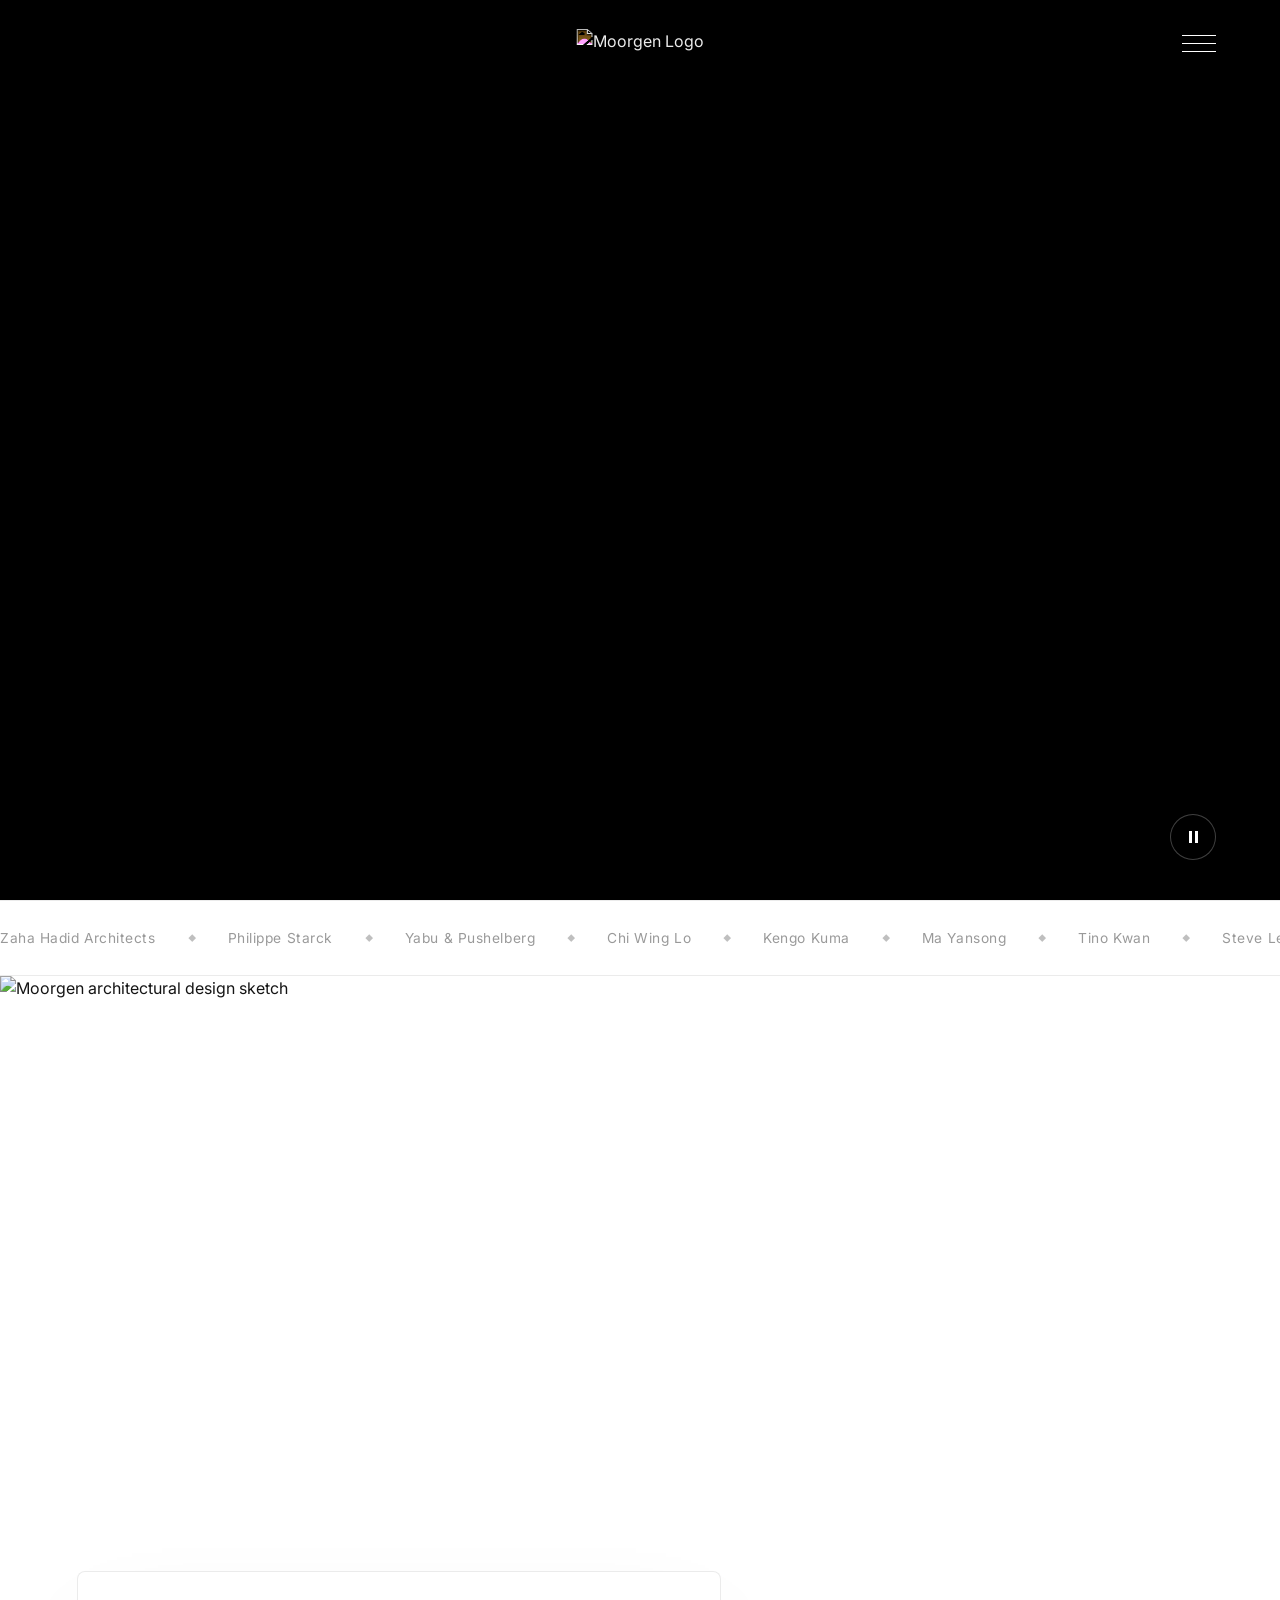
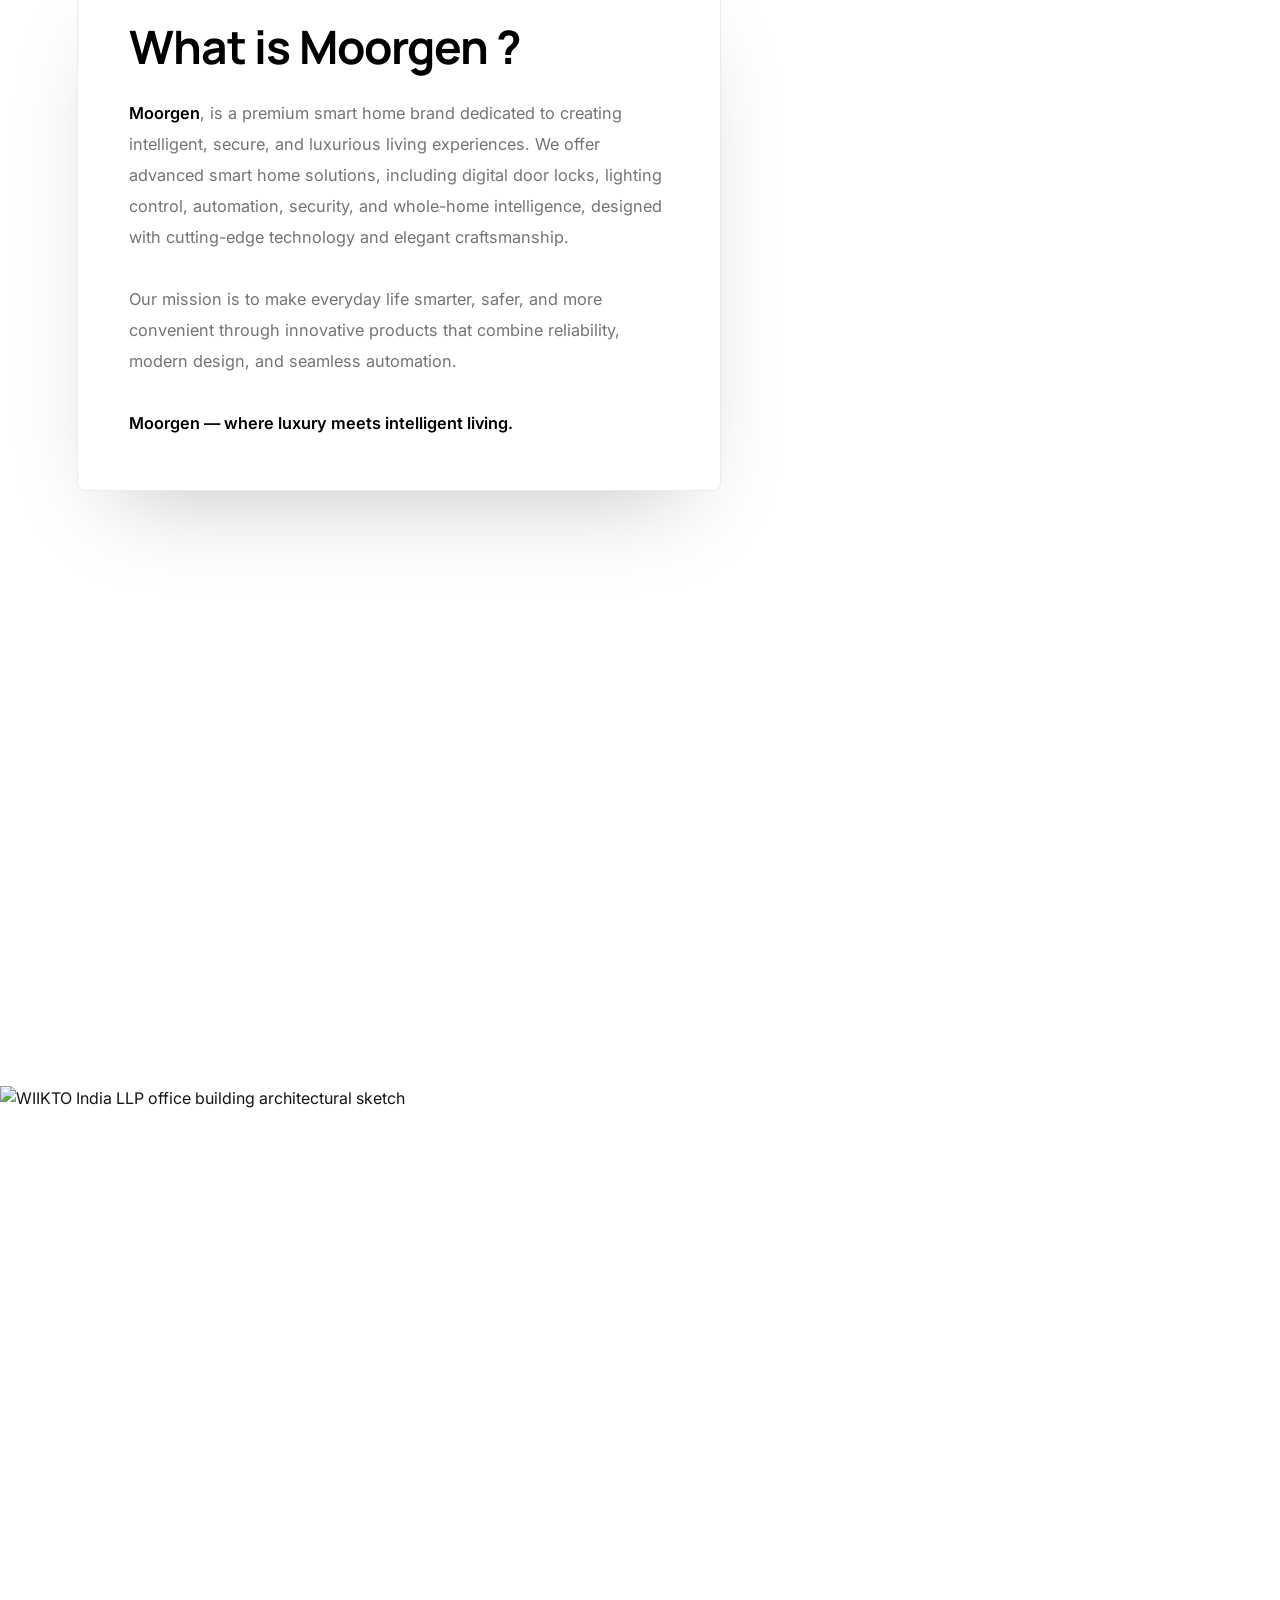
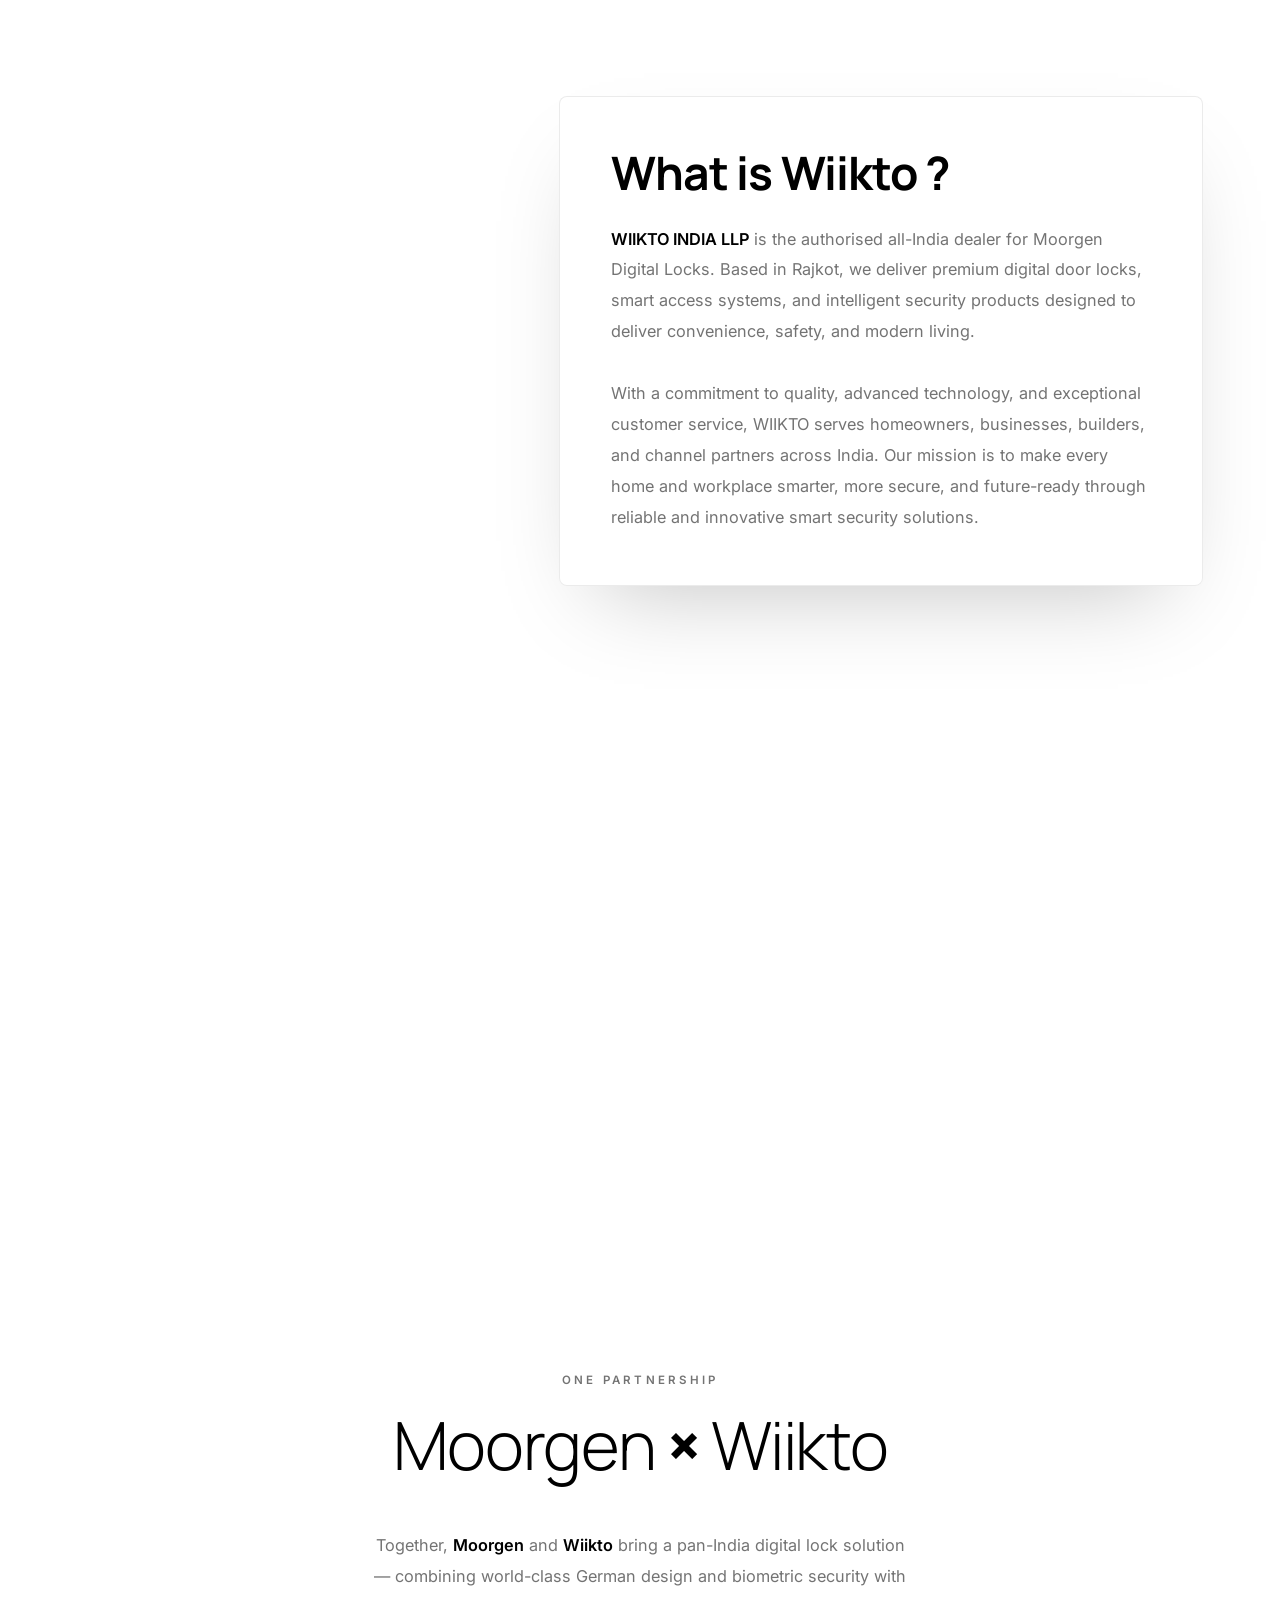
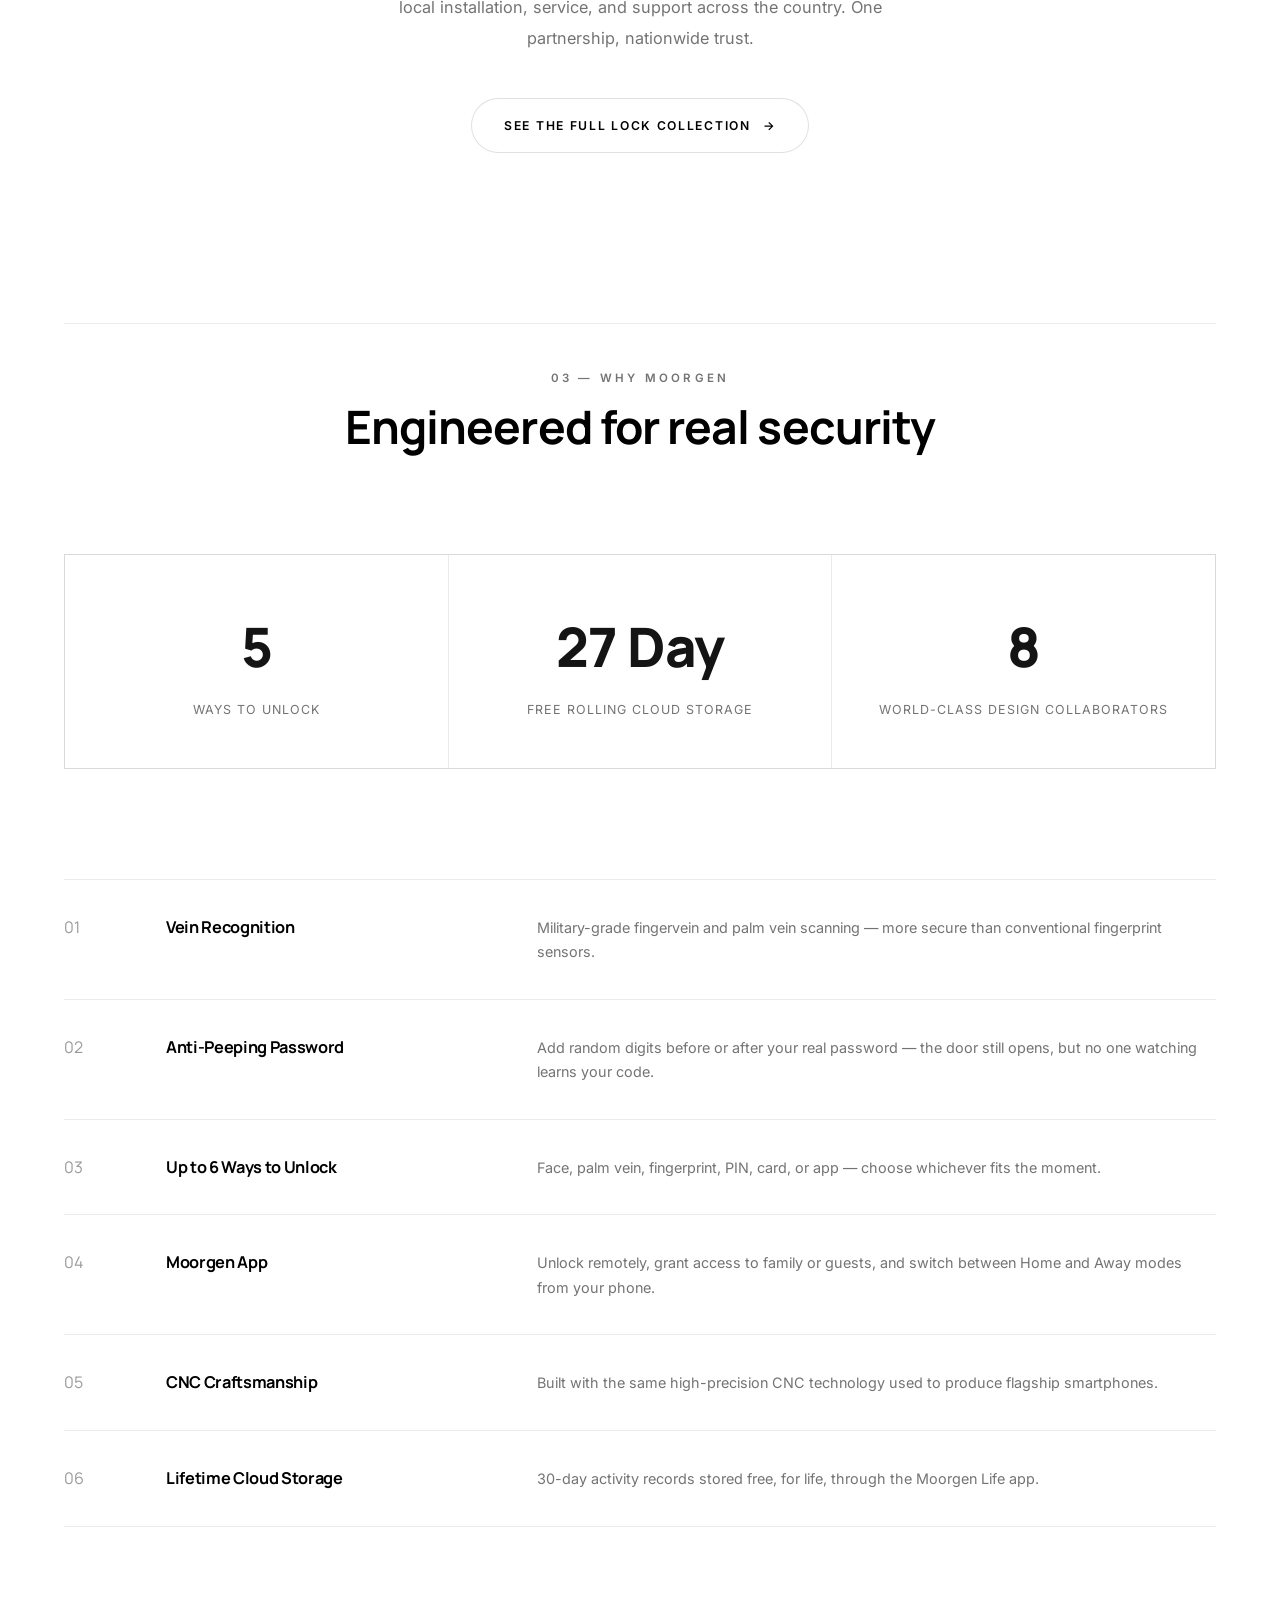
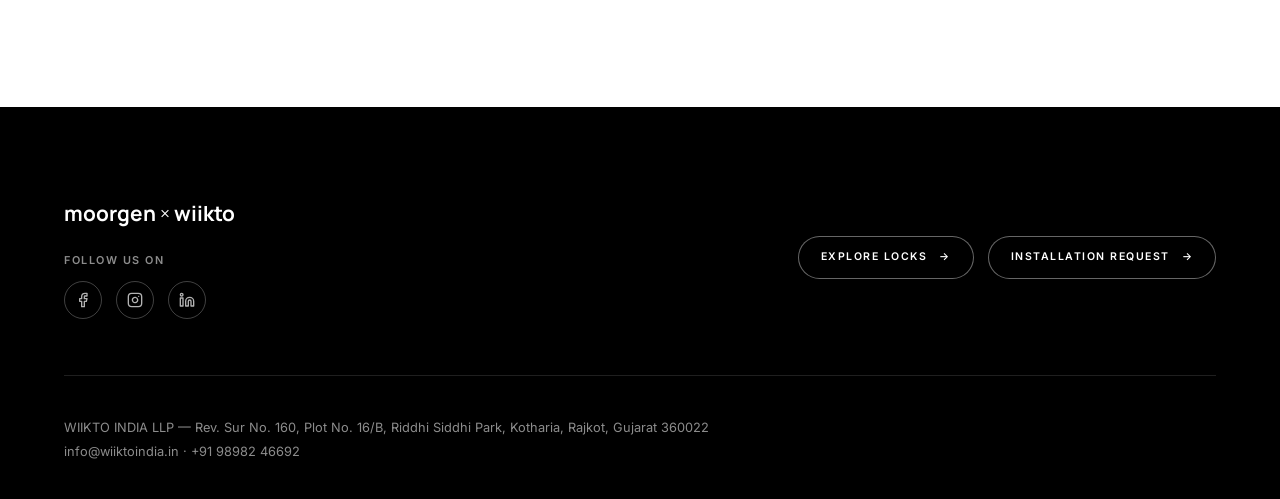
==== index.html @ 625de67e "Add files via upload" ====
<!DOCTYPE html>
<html lang="en">
<head>
  <meta charset="UTF-8">
  <meta name="viewport" content="width=device-width, initial-scale=1.0">
  <title>WIIKTO India — Official Moorgen Smart Lock Partner</title>
  <meta name="description" content="Moorgen smart locks — German-engineered biometric security, now in India exclusively through WIIKTO.">
  <link rel="preconnect" href="https://fonts.googleapis.com">
  <link rel="preconnect" href="https://fonts.gstatic.com" crossorigin>
  <link href="https://fonts.googleapis.com/css2?family=Inter:wght@300;400;500;600&family=Manrope:wght@300;500;700;800&display=swap" rel="stylesheet">
  <link rel="stylesheet" href="style.css">
  <script src="smooth-scroll.js" defer></script>
  <script src="main.js" defer></script>
</head>
<body class="home">

  <!-- LUXURY LOADING SCREEN -->
  <div id="loader"><div class="loader-mark"><span class="loader-word">moorgen</span><div class="loader-bar"></div></div></div>

  <!-- GLASS / TRANSPARENT NAVIGATION (solidifies on scroll via main.js) -->
  <header class="site-header on-dark">
    <a href="index.html" class="logo-link">
      <img src="images/moorgen-logo.png" alt="Moorgen Logo" class="logo">
    </a>
    <nav class="site-nav">
      <a href="products.html">Products</a>
      <a href="#about">About</a>
      <a href="contact.html">Contact</a>
    </nav>
    <button class="nav-toggle" aria-label="Toggle menu"><span></span></button>
  </header>

  <!-- ================= CINEMATIC VIDEO HERO ================= -->
  <section class="hero">
    <video class="hero-video" id="heroVideo" src="videos/intro video.mp4" poster="images/index page.png" autoplay muted loop playsinline preload="auto" aria-hidden="true"></video>
    <div class="hero-veil"></div>
    <div class="hero-noise"></div>
    <button class="hero-video-toggle" id="heroVideoToggle" aria-label="Pause background video" aria-pressed="false">
      <span class="icon-pause"><span></span><span></span></span>
      <span class="icon-play"></span>
    </button>
  </section>

  <!-- ================= DESIGNER / AWARD MARQUEE ================= -->
  <section class="marquee-wrap">
    <div class="marquee-track" data-autoclone>
      <span class="item">Zaha Hadid Architects</span><span class="dot">&#9670;</span>
      <span class="item">Philippe Starck</span><span class="dot">&#9670;</span>
      <span class="item">Yabu &amp; Pushelberg</span><span class="dot">&#9670;</span>
      <span class="item">Chi Wing Lo</span><span class="dot">&#9670;</span>
      <span class="item">Kengo Kuma</span><span class="dot">&#9670;</span>
      <span class="item">Ma Yansong</span><span class="dot">&#9670;</span>
      <span class="item">Tino Kwan</span><span class="dot">&#9670;</span>
      <span class="item">Steve Leung</span><span class="dot">&#9670;</span>
      <span class="item">Neri &amp; Hu</span><span class="dot">&#9670;</span>
    </div>
  </section>

  <!-- ================= 01 — WHAT IS MOORGEN (sticky pinned image, text scrolls over it) ================= -->
  <section id="about" class="story-pin">
    <div class="story-pin-media">
      <img src="images/about moorgen.png" alt="Moorgen architectural design sketch" loading="lazy">
    </div>
    <div class="story-pin-text">
      <div class="story-pin-card" data-reveal="up">
        <h2>What is Moorgen ?</h2>
        <p class="editorial-text">
           <strong>Moorgen</strong>, is a premium smart home brand dedicated to creating intelligent, secure, and luxurious living experiences. We offer advanced smart home solutions, including digital door locks, lighting control, automation, security, and whole-home intelligence, designed with cutting-edge technology and elegant craftsmanship.
          <br><br>Our mission is to make everyday life smarter, safer, and more convenient through innovative products that combine reliability, modern design, and seamless automation.
          <br><br><strong>Moorgen — where luxury meets intelligent living.</strong>
        </p>
       
      </div>
    </div>
  </section>

  <!-- ================= 02 — WHO IS WIIKTO (sticky pinned image, text scrolls over it) ================= -->
  <section class="story-pin reverse">
    <div class="story-pin-media">
      <img src="images/about wiikto.png" alt="WIIKTO India LLP office building architectural sketch" loading="lazy">
    </div>
    <div class="story-pin-text">
      <div class="story-pin-card" data-reveal="up">
        <h2>What is Wiikto ?</h2>
        <p class="editorial-text">
          <strong>WIIKTO INDIA LLP</strong> is the authorised all-India dealer for Moorgen Digital Locks. Based in Rajkot, we deliver premium digital door locks, smart access systems, and intelligent security products designed to deliver convenience, safety, and modern living.
          <br><br>With a commitment to quality, advanced technology, and exceptional customer service, WIIKTO serves homeowners, businesses, builders, and channel partners across India. Our mission is to make every home and workplace smarter, more secure, and future-ready through reliable and innovative smart security solutions.
        </p>
      </div>
    </div>
  </section>

  <!-- ================= COLLABORATION STATEMENT ================= -->
  <section class="collab-statement" data-reveal="zoom">
    <p class="eyebrow center">One Partnership</p>
    <h2>Moorgen <strong>&times;</strong> Wiikto</h2>
    <p class="editorial-text">
      Together, <strong>Moorgen</strong> and <strong>Wiikto</strong> bring a pan-India digital lock solution — combining world-class German design and biometric security with local installation, service, and support across the country. One partnership, nationwide trust.
    </p>
    <a href="products.html" class="btn btn-ghost" data-magnetic>See the full lock collection <span class="arrow">&rarr;</span></a>
  </section>

  <!-- ================= 03 — WHY MOORGEN (stats + feature rows) ================= -->
  <div class="container">
    <section class="feature-rows-section">
      <div class="feature-rows-head" data-reveal="up">
        <p class="eyebrow center">03 — Why Moorgen</p>
        <h2>Engineered for real security</h2>
      </div>

      <div class="stat-row" data-reveal-group>
        <div class="stat-cell" data-reveal="up">
          <div class="stat-num"><span data-counter-to="6">0</span></div>
          <div class="stat-label">Ways to Unlock</div>
        </div>
        <div class="stat-cell" data-reveal="up">
          <div class="stat-num"><span data-counter-to="30">0</span> Day</div>
          <div class="stat-label">Free Rolling Cloud Storage</div>
        </div>
        <div class="stat-cell" data-reveal="up">
          <div class="stat-num"><span data-counter-to="9">0</span></div>
          <div class="stat-label">World-Class Design Collaborators</div>
        </div>
      </div>

      <div class="feature-rows" data-reveal-group>
        <div class="feature-row" data-reveal="fade">
          <span class="feature-row-num">01</span>
          <h3>Vein Recognition</h3>
          <p>Military-grade fingervein and palm vein scanning — more secure than conventional fingerprint sensors.</p>
        </div>
        <div class="feature-row" data-reveal="fade">
          <span class="feature-row-num">02</span>
          <h3>Anti-Peeping Password</h3>
          <p>Add random digits before or after your real password — the door still opens, but no one watching learns your code.</p>
        </div>
        <div class="feature-row" data-reveal="fade">
          <span class="feature-row-num">03</span>
          <h3>Up to 6 Ways to Unlock</h3>
          <p>Face, palm vein, fingerprint, PIN, card, or app — choose whichever fits the moment.</p>
        </div>
        <div class="feature-row" data-reveal="fade">
          <span class="feature-row-num">04</span>
          <h3>Moorgen App</h3>
          <p>Unlock remotely, grant access to family or guests, and switch between Home and Away modes from your phone.</p>
        </div>
        <div class="feature-row" data-reveal="fade">
          <span class="feature-row-num">05</span>
          <h3>CNC Craftsmanship</h3>
          <p>Built with the same high-precision CNC technology used to produce flagship smartphones.</p>
        </div>
        <div class="feature-row" data-reveal="fade">
          <span class="feature-row-num">06</span>
          <h3>Lifetime Cloud Storage</h3>
          <p>30-day activity records stored free, for life, through the Moorgen Life app.</p>
        </div>
      </div>
    </section>
  </div>

  <!-- ================= FOOTER ================= -->
  <footer id="contact" class="site-footer">
    <div class="container">
      <div class="footer-top">
        <div class="footer-brand">
          <span class="footer-logo">moorgen <em>&times;</em> wiikto</span>
          <div class="footer-social-group">
            <p class="footer-social-label">Follow us on</p>
            <div class="footer-social">
            <a href="https://www.facebook.com/share/1DtzUpLMfY/?mibextid=wwXIfr" aria-label="Follow us on Facebook" target="_blank" rel="noopener noreferrer"><svg viewBox="0 0 24 24" fill="none" stroke="currentColor" stroke-width="2" stroke-linecap="round" stroke-linejoin="round" aria-hidden="true"><path d="M18 2h-3a5 5 0 0 0-5 5v3H7v4h3v8h4v-8h3l1-4h-4V7a1 1 0 0 1 1-1h3z"/></svg></a>
            <a href="https://www.instagram.com/moorgen_x_wiikto?igsh=cGJncml6ZGd2OGpv" aria-label="Follow us on Instagram" target="_blank" rel="noopener noreferrer"><svg viewBox="0 0 24 24" fill="none" stroke="currentColor" stroke-width="2" stroke-linecap="round" stroke-linejoin="round" aria-hidden="true"><rect x="2" y="2" width="20" height="20" rx="5" ry="5"/><path d="M16 11.37A4 4 0 1 1 12.63 8 4 4 0 0 1 16 11.37z"/><line x1="17.5" y1="6.5" x2="17.51" y2="6.5"/></svg></a>
            <a href="https://www.linkedin.com/in/moorgen-x-wiikto-india-3037223a9?utm_source=share_via&amp;utm_content=profile&amp;utm_medium=member_ios" aria-label="Follow us on LinkedIn" target="_blank" rel="noopener noreferrer"><svg viewBox="0 0 24 24" fill="none" stroke="currentColor" stroke-width="2" stroke-linecap="round" stroke-linejoin="round" aria-hidden="true"><path d="M16 8a6 6 0 0 1 6 6v7h-4v-7a2 2 0 0 0-2-2 2 2 0 0 0-2 2v7h-4v-7a6 6 0 0 1 6-6z"/><rect x="2" y="9" width="4" height="12"/><circle cx="4" cy="4" r="2"/></svg></a>
            </div>
          </div>
        </div>
        <div class="footer-ctas">
          <a href="products.html" class="btn btn-outline-dark is-small" data-magnetic>Explore locks <span class="arrow">&rarr;</span></a>
          <a href="installation-request.html" class="btn btn-outline-dark is-small" data-magnetic>Installation request <span class="arrow">&rarr;</span></a>
        </div>
      </div>
      <div class="footer-bottom">
        <div>
          <p>WIIKTO INDIA LLP — Rev. Sur No. 160, Plot No. 16/B, Riddhi Siddhi Park, Kotharia, Rajkot, Gujarat 360022</p>
          <p>info@wiiktoindia.in &middot; +91 98982 46692</p>
        </div>
      </div>
    </div>
  </footer>

</body>
</html>
---- style.css ----
﻿/* =====================================================================
   MOORGEN x WIIKTO — LUXURY DESIGN SYSTEM
   Strict two-tone palette: #000000 / #FFFFFF only (opacity for depth).
   Typography: Manrope (display) + Inter (body).
   ===================================================================== */

/* ---------------------------------------------------------------------
   01. RESET & BASE
   --------------------------------------------------------------------- */
*, *::before, *::after { margin: 0; padding: 0; box-sizing: border-box; }

:root {
  --black: #000000;
  --white: #ffffff;

  /* black-derived opacities (for lines, muted text, surfaces on white) */
  --ink-90: rgba(0,0,0,0.92);
  --ink-70: rgba(0,0,0,0.72);
  --ink-55: rgba(0,0,0,0.55);
  --ink-40: rgba(0,0,0,0.40);
  --ink-25: rgba(0,0,0,0.25);
  --ink-12: rgba(0,0,0,0.12);
  --ink-08: rgba(0,0,0,0.08);
  --ink-05: rgba(0,0,0,0.05);

  /* white-derived opacities (for lines, muted text, glass on black) */
  --snow-90: rgba(255,255,255,0.92);
  --snow-70: rgba(255,255,255,0.70);
  --snow-55: rgba(255,255,255,0.55);
  --snow-40: rgba(255,255,255,0.40);
  --snow-25: rgba(255,255,255,0.25);
  --snow-12: rgba(255,255,255,0.12);
  --snow-08: rgba(255,255,255,0.08);

  --font-display: 'Manrope', 'Inter', -apple-system, sans-serif;
  --font-body: 'Inter', -apple-system, sans-serif;

  --container: 1360px;
  --ease-lux: cubic-bezier(0.16, 1, 0.3, 1);
  --ease-soft: cubic-bezier(0.22, 1, 0.36, 1);
  --header-h: 88px;
}

html { scroll-behavior: auto; }
html, body { background: var(--white); }

body {
  font-family: var(--font-body);
  font-weight: 400;
  color: var(--ink-90);
  line-height: 1.6;
  background: var(--white);
  overflow-x: hidden;
  -webkit-font-smoothing: antialiased;
  text-rendering: optimizeLegibility;
}

img { max-width: 100%; max-height: 700px; display:block; }
a { color: inherit; }
button { font-family: inherit; }

::selection { background: var(--black); color: var(--white); }

/* thin, quiet scrollbar so it never fights the two-tone palette */
::-webkit-scrollbar { width: 10px; }
::-webkit-scrollbar-track { background: var(--white); }
::-webkit-scrollbar-thumb { background: var(--ink-25); border: 2px solid var(--white); border-radius: 8px; }

h1, h2, h3, h4 {
  font-family: var(--font-display);
  font-weight: 700;
  letter-spacing: -0.02em;
  color: var(--black);
}

.container { max-width: var(--container); margin: 0 auto; padding: 0 clamp(24px, 5vw, 64px); }

.eyebrow {
  display: inline-flex;
  align-items: center;
  gap: 10px;
  font-family: var(--font-body);
  font-size: 0.72rem;
  font-weight: 600;
  letter-spacing: 0.28em;
  text-transform: uppercase;
  color: var(--ink-55);
}
.eyebrow::before {
  content: "";
  width: 22px; height: 1px;
  background: var(--ink-55);
}
.eyebrow.center { justify-content: center; text-align: center; }
.eyebrow.center::before { display: none; }
.eyebrow.on-dark { color: var(--snow-70); }
.eyebrow.on-dark::before { background: var(--snow-70); }

/* ---------------------------------------------------------------------
   02. PREMIUM LOADING SCREEN
   --------------------------------------------------------------------- */
#loader {
  position: fixed; inset: 0; z-index: 9999;
  background: var(--black);
  display: flex; align-items: center; justify-content: center;
  transition: opacity 0.8s var(--ease-lux), visibility 0.8s var(--ease-lux);
}
#loader.is-hidden { opacity: 0; visibility: hidden; pointer-events: none; }
.loader-mark {
  display: flex; flex-direction: column; align-items: center; gap: 22px;
}
.loader-mark .loader-word {
  font-family: var(--font-display);
  font-size: 1.6rem;
  font-weight: 700;
  letter-spacing: 0.02em;
  color: var(--white);
  opacity: 0;
  animation: loader-fade 0.8s var(--ease-lux) 0.15s forwards;
}
.loader-bar {
  width: 160px; height: 1px;
  background: var(--snow-25);
  overflow: hidden;
  position: relative;
}
.loader-bar::after {
  content: "";
  position: absolute; inset: 0;
  background: var(--white);
  transform: translateX(-100%);
  animation: loader-fill 1.4s var(--ease-lux) forwards;
}
@keyframes loader-fade { to { opacity: 1; } }
@keyframes loader-fill { to { transform: translateX(0); } }

/* ---------------------------------------------------------------------
   03. HEADER / NAVIGATION
   --------------------------------------------------------------------- */
header.site-header {
  position: fixed; top: 0; left: 0; right: 0; z-index: 500;
  display: flex; align-items: center; justify-content: flex-end;
  padding: 0 clamp(24px, 5vw, 64px);
  height: var(--header-h);
  background: transparent;
  border-bottom: 1px solid transparent;
  transition: background 0.5s var(--ease-lux), border-color 0.5s var(--ease-lux), height 0.4s var(--ease-lux), backdrop-filter 0.5s var(--ease-lux);
}
header.site-header.is-solid {
  background: var(--snow-90);
  backdrop-filter: blur(18px) saturate(160%);
  -webkit-backdrop-filter: blur(18px) saturate(160%);
  border-bottom: 1px solid var(--ink-08);
  height: 76px;
}
/* dark hero variant: force logo/nav to white until the header solidifies */
header.site-header.on-dark:not(.is-solid) .logo { filter: invert(1) brightness(2); }
header.site-header.on-dark:not(.is-solid) nav a { color: var(--snow-70); }
header.site-header.on-dark:not(.is-solid) nav a:hover,
header.site-header.on-dark:not(.is-solid) nav a.active { color: var(--white); }

.logo-link {
  position: absolute; left: 50%; top: 50%;
  transform: translate(-50%, -50%);
  display: flex; align-items: center; text-decoration: none;
  z-index: 1;
}
.logo { height: 30px; width: auto; display: block; transition: filter 0.4s ease; }

nav.site-nav { display: flex; align-items: center; gap: 2.4rem; }
nav.site-nav a {
  position: relative;
  font-size: 0.76rem; font-weight: 600;
  letter-spacing: 0.12em; text-transform: uppercase;
  color: var(--ink-55);
  text-decoration: none;
  padding: 6px 0;
  transition: color 0.25s ease;
}
nav.site-nav a::after {
  content: "";
  position: absolute; left: 0; right: 100%; bottom: 0;
  height: 1px; background: var(--black);
  transition: right 0.35s var(--ease-lux);
}
nav.site-nav a:hover, nav.site-nav a.active { color: var(--black); }
nav.site-nav a:hover::after, nav.site-nav a.active::after { right: 0; }

.nav-toggle {
  display: none;
  width: 34px; height: 22px;
  position: relative;
  background: none; border: none; cursor: pointer;
}
.nav-toggle span, .nav-toggle span::before, .nav-toggle span::after {
  content: ""; position: absolute; left: 0; right: 0; height: 1.5px; background: var(--black);
  transition: transform 0.3s var(--ease-lux), opacity 0.3s ease, top 0.3s var(--ease-lux);
}
.nav-toggle span { top: 10px; }
.nav-toggle span::before { top: -8px; }
.nav-toggle span::after { top: 8px; }
header.on-dark:not(.is-solid) .nav-toggle span,
header.on-dark:not(.is-solid) .nav-toggle span::before,
header.on-dark:not(.is-solid) .nav-toggle span::after { background: var(--white); }
body.nav-open .nav-toggle span { background: transparent; }
body.nav-open .nav-toggle span::before { top: 0; transform: rotate(45deg); background: var(--black); }
body.nav-open .nav-toggle span::after { top: 0; transform: rotate(-45deg); background: var(--black); }

@media (max-width: 1320px) {
  /* Raised from 860px: with the logo now centered in the header, the
     right-aligned nav needs to collapse to the mobile menu earlier —
     below ~1320px a 4-item nav visually collides with a centered 35px
     logo, since both are competing for the same horizontal space. */
  .nav-toggle { display: block; z-index: 620; }
  nav.site-nav {
    /* Explicit vw/vh instead of inset:0 — the header gets backdrop-filter
       once solid, which makes it a containing block for fixed-position
       descendants; inset:0 would then resolve against the header's own
       ~76px height instead of the viewport. vh/vw units are immune to
       that, since they always resolve against the true viewport. */
    position: fixed; top: 0; left: 0; width: 100vw; height: 100vh;
    flex-direction: column; justify-content: center; align-items: flex-start;
    gap: 1.8rem;
    padding: 0 32px;
    background: var(--white);
    transform: translateX(100%);
    transition: transform 0.5s var(--ease-lux);
    z-index: 610;
  }
  body.nav-open nav.site-nav { transform: translateX(0); }
  nav.site-nav a { font-size: 1.5rem; color: var(--black); }
}

/* ---------------------------------------------------------------------
   04. BUTTONS (glass, magnetic, ripple)
   --------------------------------------------------------------------- */
.btn {
  position: relative;
  display: inline-flex; align-items: center; gap: 12px;
  font-family: var(--font-body);
  font-size: 0.76rem; font-weight: 600;
  letter-spacing: 0.14em; text-transform: uppercase;
  padding: 17px 32px;
  border-radius: 999px;
  text-decoration: none;
  border: 1px solid transparent;
  cursor: pointer;
  overflow: hidden;
  isolation: isolate;
  transition: transform 0.5s var(--ease-lux), background 0.35s ease, color 0.35s ease, border-color 0.35s ease, box-shadow 0.4s ease;
}
.btn span.arrow { transition: transform 0.4s var(--ease-lux); }
.btn:hover span.arrow { transform: translateX(6px); }

.btn-solid { background: var(--black); color: var(--white); }
.btn-solid:hover { box-shadow: 0 14px 40px var(--ink-25); transform: translateY(-2px); }

.btn-solid-invert { background: var(--white); color: var(--black); }
.btn-solid-invert:hover { box-shadow: 0 14px 40px rgba(0,0,0,0.45); transform: translateY(-2px); }

.btn-ghost {
  background: rgba(255,255,255,0.55);
  backdrop-filter: blur(14px);
  color: var(--black);
  border-color: var(--ink-12);
}
.btn-ghost:hover { background: var(--black); color: var(--white); border-color: var(--black); transform: translateY(-2px); }

.btn-outline-dark {
  background: rgba(0,0,0,0.25);
  backdrop-filter: blur(14px);
  color: var(--white);
  border-color: var(--snow-40);
}
.btn-outline-dark:hover { background: var(--white); color: var(--black); border-color: var(--white); transform: translateY(-2px); }

.btn.is-small { padding: 12px 22px; font-size: 0.66rem; }

/* ripple */
.btn .ripple {
  position: absolute; border-radius: 50%;
  background: currentColor; opacity: 0.28;
  transform: scale(0); pointer-events: none;
  animation: ripple-out 0.7s var(--ease-soft) forwards;
}
@keyframes ripple-out { to { transform: scale(2.6); opacity: 0; } }

/* magnetic wrapper offsets are applied inline via JS transform */
[data-magnetic] { transition: transform 0.35s var(--ease-lux); will-change: transform; }

/* ---------------------------------------------------------------------
   05. SCROLL-REVEAL ENGINE (data-reveal attributes)
   --------------------------------------------------------------------- */
[data-reveal] { opacity: 0; transition: opacity 1s var(--ease-lux), transform 1s var(--ease-lux), filter 1s var(--ease-lux); }
[data-reveal="up"] { transform: translateY(56px); }
[data-reveal="down"] { transform: translateY(-40px); }
[data-reveal="left"] { transform: translateX(64px); }
[data-reveal="right"] { transform: translateX(-64px); }
[data-reveal="zoom"] { transform: scale(0.92); }
[data-reveal="blur"] { filter: blur(14px); transform: translateY(24px); }

[data-reveal].is-in {
  opacity: 1; transform: translate(0,0) scale(1); filter: blur(0);
}

/* stagger children automatically when parent has [data-reveal-group] */
[data-reveal-group] > * { transition-delay: calc(var(--stagger-i, 0) * 90ms); }

/* word-reveal headline animation */
.split-words { display: inline-block; overflow: hidden; padding-bottom: 0.08em; }
.split-words .word {
  display: inline-block;
  transform: translateY(115%) rotate(3deg);
  opacity: 0;
  transition: transform 0.9s var(--ease-lux), opacity 0.7s ease;
  transition-delay: calc(var(--w) * 55ms);
}
.split-words.is-in .word { transform: translateY(0) rotate(0); opacity: 1; }

@media (prefers-reduced-motion: reduce) {
  [data-reveal] { opacity: 1 !important; transform: none !important; filter: none !important; transition: none !important; }
  .split-words .word { opacity: 1 !important; transform: none !important; }
}

/* ---------------------------------------------------------------------
   06. GLASS CARDS
   --------------------------------------------------------------------- */
.glass {
  background: rgba(255,255,255,0.55);
  backdrop-filter: blur(20px) saturate(160%);
  -webkit-backdrop-filter: blur(20px) saturate(160%);
  border: 1px solid var(--ink-08);
  box-shadow: 0 30px 80px -30px var(--ink-25);
}
.glass-dark {
  background: rgba(0,0,0,0.55);
  backdrop-filter: blur(20px) saturate(160%);
  -webkit-backdrop-filter: blur(20px) saturate(160%);
  border: 1px solid var(--snow-12);
  color: var(--white);
}

/* ---------------------------------------------------------------------
   07. HOME — CINEMATIC VIDEO HERO
   --------------------------------------------------------------------- */
body.home { background: var(--white); }

.hero {
  position: relative;
  min-height: 100vh;
  display: flex; flex-direction: column; align-items: center; justify-content: center;
  text-align: center;
  padding: calc(var(--header-h) + 40px) 24px 120px;
  overflow: hidden;
  background: var(--black);
  color: var(--white);
}
.hero-video {
  position: absolute; inset: 0; z-index: 0;
  width: 100%; height: 100%;
  object-fit: cover;
  animation: hero-video-zoom 22s ease-in-out infinite alternate;
  will-change: transform, opacity;
}
@keyframes hero-video-zoom {
  from { transform: scale(1); }
  to { transform: scale(1.08); }
}
.hero-veil {
  position: absolute; inset: 0; z-index: 1; pointer-events: none;
  background:
    linear-gradient(180deg, rgba(0,0,0,0.68) 0%, rgba(0,0,0,0.22) 32%, rgba(0,0,0,0.28) 62%, rgba(0,0,0,0.78) 100%),
    radial-gradient(ellipse at center, transparent 40%, rgba(0,0,0,0.45) 100%);
}
.hero-noise {
  position: absolute; inset: 0; z-index: 2; pointer-events: none; opacity: 0.05; mix-blend-mode: overlay;
  background-image: radial-gradient(var(--white) 0.6px, transparent 0.6px);
  background-size: 3px 3px;
}
.hero-eyebrow { margin-bottom: 26px; position: relative; z-index: 3; }
.hero h1 {
  position: relative; z-index: 3;
  color: var(--white);
  font-size: clamp(2.6rem, 7vw, 6.4rem);
  line-height: 0.98;
  font-weight: 800;
  letter-spacing: -0.03em;
  max-width: 1180px;
  margin-bottom: 26px;
}
.hero h1 em { font-style: normal; font-weight: 300; }
.hero-sub {
  position: relative; z-index: 3;
  max-width: 560px;
  color: var(--snow-70);
  font-size: 1.05rem;
  margin-bottom: 44px;
}
.hero-ctas { position: relative; z-index: 3; display: flex; gap: 16px; flex-wrap: wrap; justify-content: center; }

.hero-video-toggle {
  position: absolute; bottom: 40px; right: clamp(24px, 5vw, 64px); z-index: 4;
  width: 46px; height: 46px;
  display: flex; align-items: center; justify-content: center;
  background: rgba(0,0,0,0.3);
  backdrop-filter: blur(14px);
  border: 1px solid var(--snow-25);
  border-radius: 50%;
  color: var(--white);
  cursor: pointer;
  transition: background 0.3s ease, border-color 0.3s ease, transform 0.4s var(--ease-lux);
}
.hero-video-toggle:hover { background: var(--white); color: var(--black); border-color: var(--white); transform: translateY(-2px); }
.hero-video-toggle .icon-pause,
.hero-video-toggle .icon-play { display: flex; align-items: center; gap: 3px; }
.hero-video-toggle .icon-pause span { width: 3px; height: 12px; background: currentColor; display: block; }
.hero-video-toggle .icon-play { border-left: 9px solid currentColor; border-top: 6px solid transparent; border-bottom: 6px solid transparent; margin-left: 2px; }
.hero-video-toggle .icon-play { display: none; }
.hero-video-toggle.is-paused .icon-pause { display: none; }
.hero-video-toggle.is-paused .icon-play { display: block; }

.scroll-cue {
  position: absolute; bottom: 34px; left: 50%; transform: translateX(-50%); z-index: 3;
  display: flex; flex-direction: column; align-items: center; gap: 10px;
  font-size: 0.62rem; letter-spacing: 0.22em; text-transform: uppercase; color: var(--snow-55);
}
.scroll-cue span { width: 1px; height: 38px; background: linear-gradient(180deg, var(--snow-55), transparent); animation: cue-pulse 1.8s ease-in-out infinite; }
@keyframes cue-pulse { 0%,100% { opacity: 0.25; transform: scaleY(0.55); transform-origin: top; } 50% { opacity: 1; transform: scaleY(1); transform-origin: top; } }

@media (max-width: 640px) {
  .hero-video-toggle { bottom: 92px; }
}
@media (prefers-reduced-motion: reduce) {
  .hero-video { animation: none; }
}

/* ---------------------------------------------------------------------
   08. MARQUEE
   --------------------------------------------------------------------- */
.marquee-wrap {
  padding: 26px 0;
  border-top: 1px solid var(--ink-08);
  border-bottom: 1px solid var(--ink-08);
  overflow: hidden;
}
.marquee-track {
  display: flex; align-items: center; gap: 32px;
  width: max-content; white-space: nowrap;
  animation: marquee-scroll 34s linear infinite;
}
.marquee-wrap:hover .marquee-track { animation-play-state: paused; }
.marquee-track span.item { font-size: 0.86rem; letter-spacing: 0.04em; color: var(--ink-40); }
.marquee-track span.dot { color: var(--ink-25); font-size: 0.5rem; }
@keyframes marquee-scroll { from { transform: translateX(0); } to { transform: translateX(-50%); } }

/* ---------------------------------------------------------------------
   09. EDITORIAL SPLIT SECTIONS
   --------------------------------------------------------------------- */
.editorial {
  display: grid;
  grid-template-columns: 90px 1fr;
  gap: 48px;
  padding: 160px 0;
  border-top: 1px solid var(--ink-08);
}
.editorial.reverse .editorial-visual { order: 3; }
.editorial-index {
  font-family: var(--font-display);
  font-size: 1rem; font-weight: 700;
  color: var(--ink-40);
}
.editorial-grid {
  grid-column: 2;
  display: grid;
  grid-template-columns: 1.1fr 0.9fr;
  gap: 72px;
  align-items: center;
}
.editorial.reverse .editorial-grid { grid-template-columns: 0.9fr 1.1fr; }
.editorial.reverse .editorial-grid .editorial-visual { order: 2; }
.editorial.reverse .editorial-grid .editorial-body { order: 1; }
.editorial-body h2 { font-size: clamp(2rem, 3.6vw, 3.2rem); line-height: 1.06; margin-bottom: 30px; }
.editorial-text { color: var(--ink-55); font-size: 1.02rem; line-height: 1.9; max-width: 540px; }
.editorial-text strong { color: var(--black); font-weight: 600; }

.chip-row { display: flex; flex-wrap: wrap; gap: 10px; margin-top: 36px; }
.chip-row span {
  font-size: 0.66rem; letter-spacing: 0.12em; text-transform: uppercase;
  border: 1px solid var(--ink-12); border-radius: 999px;
  padding: 9px 16px; color: var(--ink-70);
  transition: border-color 0.3s ease, background 0.3s ease;
}
.chip-row span:hover { border-color: var(--black); background: var(--ink-05); }

.editorial-visual {
  position: relative;
  aspect-ratio: 4/3;
  border-radius: 6px;
  overflow: hidden;
  background: var(--ink-05);
}
.editorial-visual img {
  width: 100%; height: 100%; max-height: none; object-fit: cover;
  transition: transform 1.2s var(--ease-lux);
}
.editorial:hover .editorial-visual img { transform: scale(1.05); }
.editorial-visual.contain { display: flex; align-items: center; justify-content: center; }
.editorial-visual.contain img { object-fit: contain; padding: 10%; }

@media (max-width: 980px) {
  .editorial { grid-template-columns: 1fr; padding: 100px 0; gap: 28px; }
  .editorial-grid, .editorial.reverse .editorial-grid { grid-column: 1; grid-template-columns: 1fr; gap: 40px; }
  .editorial.reverse .editorial-grid .editorial-visual,
  .editorial.reverse .editorial-grid .editorial-body { order: initial; }
}

/* ---------------------------------------------------------------------
   09b. STICKY PINNED STORY — image pins full-bleed while the text
        card scrolls up over it, then releases once its content clears.
        Pure CSS: a grid stacks the sticky media and the (taller) text
        layer in the same cell, so the row's height follows the text.
   --------------------------------------------------------------------- */
.story-pin {
  position: relative;
  width: 100vw;
  margin-left: calc(50% - 50vw);
  max-width: 100vw;
  display: grid;
}
.story-pin-media, .story-pin-text { grid-area: 1 / 1; }
.story-pin-media {
  position: sticky;
  top: 0;
  height: 100vh;
  overflow: hidden;
  z-index: 0;
}
.story-pin-media img {
  width: 100%; height: 100%; max-height: none;
  object-fit: cover; object-position: center;
}
.story-pin-text {
  position: relative;
  z-index: 1;
  min-height: 190vh;
  display: flex;
  align-items: center;
  justify-content: flex-start;
  padding: 0 clamp(24px, 6vw, 90px);
  pointer-events: none;
}
/* reverse: text card sits on the right, for images composed with their
   subject on the left (e.g. "about wiikto.png") */
.story-pin.reverse .story-pin-text { justify-content: flex-end; }
.story-pin.reverse .story-pin-media img { object-position: left center; }
.story-pin-card {
  pointer-events: auto;
  max-width: 660px;
  background: rgba(255,255,255,0.88);
  backdrop-filter: blur(18px) saturate(160%);
  -webkit-backdrop-filter: blur(18px) saturate(160%);
  border: 1px solid var(--ink-08);
  border-radius: 8px;
  padding: clamp(32px, 4vw, 56px);
  box-shadow: 0 40px 90px -40px var(--ink-25);
}
.story-pin-card .editorial-index { display: block; margin-bottom: 18px; }
.story-pin-card h2 { font-size: clamp(2rem, 3.6vw, 3.2rem); line-height: 1.06; margin-bottom: 26px; }

@media (max-width: 900px) {
  .story-pin { display: block; }
  .story-pin-media { position: relative; height: 56vh; }
  .story-pin-text { position: relative; min-height: 0; display: block; padding: 48px 24px; pointer-events: auto; }
  .story-pin-card { max-width: 100%; background: var(--white); backdrop-filter: none; box-shadow: none; border: none; padding: 0; }
}
@media (prefers-reduced-motion: reduce) {
  .story-pin-media { position: relative; height: 70vh; }
}

/* ---------------------------------------------------------------------
   10. COLLAB STATEMENT
   --------------------------------------------------------------------- */
.collab-statement {
  text-align: center;
  max-width: 920px;
  margin: 0 auto;
  padding: 170px 24px;
}
.collab-statement h2 {
  font-size: clamp(2.2rem, 5.2vw, 4.4rem);
  font-weight: 300;
  letter-spacing: -0.02em;
  margin-bottom: 32px;
}
.collab-statement h2 strong { font-weight: 800; }
.collab-statement .editorial-text { margin: 0 auto 44px; text-align: center; }

/* ---------------------------------------------------------------------
   11. FEATURE ROWS (home "why moorgen") + ANIMATED COUNTERS
   --------------------------------------------------------------------- */
.feature-rows-section { padding: 40px 0 180px; border-top: 1px solid var(--ink-08); }
.feature-rows-head { text-align: center; margin-bottom: 90px; }
.feature-rows-head h2 { font-size: clamp(2rem, 3.6vw, 3rem); }

.stat-row {
  display: grid;
  grid-template-columns: repeat(3, 1fr);
  gap: 1px;
  background: var(--ink-08);
  margin-bottom: 110px;
  border: 1px solid var(--ink-08);
}
.stat-cell {
  background: var(--white);
  padding: 48px 32px;
  text-align: center;
}
.stat-num {
  font-family: var(--font-display);
  font-size: clamp(2.2rem, 4.4vw, 3.4rem);
  font-weight: 800;
  letter-spacing: -0.02em;
}
.stat-label { margin-top: 10px; font-size: 0.78rem; letter-spacing: 0.08em; text-transform: uppercase; color: var(--ink-55); }

.feature-rows { border-top: 1px solid var(--ink-08); }
.feature-row {
  display: grid; grid-template-columns: 70px 1fr 2fr;
  align-items: baseline; gap: 32px;
  padding: 34px 0;
  border-bottom: 1px solid var(--ink-08);
  transition: background 0.35s ease, padding-left 0.35s ease;
}
.feature-row:hover { background: var(--ink-05); padding-left: 14px; }
.feature-row-num { font-family: var(--font-display); font-size: 1rem; color: var(--ink-40); transition: color 0.3s ease; }
.feature-row:hover .feature-row-num { color: var(--black); }
.feature-row h3 { font-size: 1.02rem; font-weight: 700; }
.feature-row p { font-size: 0.9rem; color: var(--ink-55); line-height: 1.7; }

@media (max-width: 780px) {
  .stat-row { grid-template-columns: 1fr; }
  .feature-row { grid-template-columns: 44px 1fr; }
  .feature-row p { grid-column: 2/3; }
}

/* ---------------------------------------------------------------------
   12. FOOTER
   --------------------------------------------------------------------- */
footer.site-footer {
  background: var(--black);
  color: var(--snow-55);
  padding: 90px 0 34px;
}
.footer-top {
  display: flex; align-items: center; justify-content: space-between;
  flex-wrap: wrap; gap: 28px;
  padding-bottom: 56px;
  margin-bottom: 40px;
  border-bottom: 1px solid var(--snow-12);
}
.footer-brand { display: flex; flex-direction: column; gap: 22px; }
.footer-logo { font-family: var(--font-display); font-size: 1.3rem; color: var(--white); font-weight: 700; }
.footer-logo em { font-weight: 300; font-style: normal; }
.footer-social-group { display: flex; flex-direction: column; gap: 12px; }
.footer-social-label { font-size: 0.68rem; font-weight: 600; letter-spacing: 0.14em; text-transform: uppercase; color: var(--snow-55); }
.footer-ctas { display: flex; gap: 14px; flex-wrap: wrap; }
.footer-bottom {
  display: flex; justify-content: space-between; flex-wrap: wrap; gap: 12px;
  font-size: 0.8rem; line-height: 1.9;
}
.footer-social { display: flex; gap: 14px; }
.footer-social a {
  width: 38px; height: 38px; border-radius: 50%;
  border: 1px solid var(--snow-25);
  display: flex; align-items: center; justify-content: center;
  text-decoration: none; color: var(--snow-70);
  transition: background 0.3s ease, color 0.3s ease, border-color 0.3s ease, transform 0.3s var(--ease-lux);
}
.footer-social a svg { width: 16px; height: 16px; display: block; }
.footer-social a:hover { background: var(--white); color: var(--black); border-color: var(--white); transform: translateY(-3px); }

@media (max-width: 700px) {
  .footer-top, .footer-bottom { flex-direction: column; align-items: flex-start; }
}

/* =====================================================================
   13. PRODUCTS CATALOGUE PAGE
   ===================================================================== */
.cat-intro {
  padding: calc(var(--header-h) + 90px) 0 70px;
}
.cat-intro h1 {
  font-size: clamp(2.4rem, 6vw, 4.8rem);
  line-height: 1.04;
  max-width: 900px;
  margin: 24px 0 30px;
}
.cat-intro h1 em { font-style: normal; font-weight: 300; }
.cat-rule { width: 100%; height: 1px; background: var(--ink-12); margin: 34px 0; }
.cat-sub { max-width: 520px; color: var(--ink-55); font-size: 0.95rem; line-height: 1.8; }

/* -- category filter tabs (plain text tabs + underline, B&O-style) -- */
.cat-filters {
  display: flex; flex-wrap: wrap; gap: 34px;
  padding-bottom: 20px;
  border-bottom: 1px solid var(--ink-12);
}
.cat-filter-btn {
  position: relative;
  font-family: var(--font-body);
  font-size: 0.72rem; font-weight: 600;
  letter-spacing: 0.14em; text-transform: uppercase;
  padding-bottom: 20px;
  border: none;
  background: none;
  color: var(--ink-40);
  cursor: pointer;
  transition: color 0.3s ease;
}
.cat-filter-btn::after {  content: "";
  position: absolute; left: 0; right: 100%; bottom: -21px;
  height: 1px; background: var(--black);
  transition: right 0.35s var(--ease-lux);
}
.cat-filter-btn:hover { color: var(--black); }
.cat-filter-btn.is-active { color: var(--black); }
.cat-filter-btn.is-active::after { right: 0; }

/* -- flagship spotlight (Zaha Hadid designer edition) -- */
.flagship {
  background: var(--black);
  color: var(--white);
  width: 100vw;
  margin-left: calc(50% - 50vw);
  padding: 130px clamp(24px, 5vw, 64px);
}
.flagship-inner {
  max-width: var(--container);
  margin: 0 auto;
  display: grid;
  grid-template-columns: 1fr 1fr;
  gap: 90px;
  align-items: center;
}
.flagship-media { position: relative; aspect-ratio: 1/1; display: flex; align-items: center; justify-content: center; }
.flagship-media::before {
  content: ""; position: absolute; inset: 4%;
  background: radial-gradient(circle, var(--snow-08) 0%, transparent 70%);
  border-radius: 50%;
}
.flagship-media img {
  position: relative; max-width: 80%; max-height: 86%; object-fit: contain;
  filter: drop-shadow(0 50px 90px rgba(0,0,0,0.6));
  transition: transform 0.9s var(--ease-lux);
}
.flagship:hover .flagship-media img { transform: scale(1.045) translateY(-8px); }
.flagship-body .eyebrow { margin-bottom: 22px; }
.flagship-body h2 { color: var(--white); font-size: clamp(2rem, 4.2vw, 3.4rem); line-height: 1.05; margin-bottom: 24px; }
.flagship-body p { color: var(--snow-55); font-size: 1rem; line-height: 1.85; max-width: 460px; margin-bottom: 38px; }

@media (max-width: 900px) {
  .flagship-inner { grid-template-columns: 1fr; gap: 40px; }
}

/* -- product grid: flat, edge-to-edge modular tiles (Bang & Olufsen style) --
   No cards, no shadows, no radius, no glass. Tiles sit on a neutral tone,
   separated by a thin white seam; the image floats with headroom above
   it and the copy sits quiet and left-aligned underneath. */
.product-grid {
  display: grid;
  grid-template-columns: repeat(3, 1fr);
  gap: 2px;
  background: var(--white);
}
.product-card {
  position: relative;
  display: flex; flex-direction: column;
  text-decoration: none; color: inherit;
  background: var(--ink-05);
  transition: background 0.4s ease;
}
.product-card:hover { background: var(--ink-08); }
.product-card.is-hidden { display: none; }

.product-card-media {
  position: relative;
  aspect-ratio: 1/1;
  display: flex; align-items: flex-end; justify-content: center;
  overflow: hidden;
  padding-top: 14%;
}
.product-card-media img {
  max-width: 58%; max-height: 82%; object-fit: contain;
  filter: drop-shadow(0 18px 30px var(--ink-12));
  transition: transform 0.8s var(--ease-lux);
}
.product-card:hover .product-card-media img { transform: scale(1.06) translateY(-4px); }

.product-card-plus {
  position: absolute; top: 18px; right: 18px;
  width: 30px; height: 30px;
  border-radius: 50%;
  border: 1px solid var(--ink-25);
  display: flex; align-items: center; justify-content: center;
  font-size: 0.9rem; color: var(--ink-55);
  opacity: 0; transform: scale(0.8);
  transition: opacity 0.35s ease, transform 0.35s var(--ease-lux), border-color 0.3s ease, color 0.3s ease;
}
.product-card:hover .product-card-plus {
  opacity: 1; transform: scale(1);
  border-color: var(--black); color: var(--black);
}

.product-card-body {
  padding: 0 24px 28px;
  display: flex; flex-direction: column; gap: 6px;
}
.product-card-tag { font-size: 0.64rem; font-weight: 600; letter-spacing: 0.14em; text-transform: uppercase; color: var(--ink-40); }
.product-card h3 { font-size: 1.05rem; font-weight: 700; line-height: 1.3; }
.product-card-spec { font-size: 0.8rem; color: var(--ink-55); }

@media (max-width: 980px) {
  .product-grid { grid-template-columns: repeat(2, 1fr); }
}
@media (max-width: 620px) {
  .product-grid { grid-template-columns: 1fr; }
}

/* =====================================================================
   14. PRODUCT DETAIL PAGES
   ===================================================================== */
.product-hero {
  max-width: var(--container);
  margin: 0 auto;
  padding: calc(var(--header-h) + 60px) clamp(24px, 5vw, 64px) 60px;
}
.product-hero-grid {
  display: grid; grid-template-columns: 1fr 1fr;
  gap: 110px; align-items: center;
}
.product-hero-media {
  position: relative;
  aspect-ratio: 1/1.05;
  display: flex; align-items: center; justify-content: center;
  overflow: hidden;
  height: 800px;
}
.product-hero-media::before {
  content: ""; position: absolute; inset: 4%;
  background: radial-gradient(circle, var(--ink-05) 0%, transparent 70%);
  border-radius: 50%;
}
.product-hero-media img {
  position: relative;
  max-width: 78%; max-height: 88%; object-fit: contain;
  filter: drop-shadow(0 40px 70px var(--ink-25));
  transition: transform 0.9s var(--ease-lux);
}
.product-hero-media:hover img { transform: scale(1.045) translateY(-6px); }

.product-hero-tag { margin-bottom: 20px; }
.product-hero-body h1 { font-size: clamp(2.1rem, 4.4vw, 3.6rem); line-height: 1.06; margin-bottom: 22px; text-wrap: balance; }
.product-hero-desc { color: var(--ink-55); font-size: 1.02rem; line-height: 1.85; margin-bottom: 40px; max-width: 460px; }
.product-hero-ctas { display: flex; gap: 14px; flex-wrap: wrap; }
.back-link {
  display: inline-flex; align-items: center; gap: 10px;
  font-size: 0.72rem; font-weight: 700; letter-spacing: 0.12em; text-transform: uppercase;
  color: var(--ink-55); text-decoration: none;
  margin-bottom: 34px;
  transition: color 0.3s ease, gap 0.3s ease;
}
.back-link:hover { color: var(--black); gap: 16px; }
.back-link .arrow-back { transform: rotate(180deg); display: inline-block; }

@media (max-width: 900px) {
  .product-hero-grid { grid-template-columns: 1fr; gap: 40px; }
  /* The desktop box uses a fixed height + aspect-ratio to keep every hero
     image the same height next to the text column. Once the grid stacks
     to one column that fixed height no longer has a text column to match,
     and combined with aspect-ratio it was forcing a ~762px intrinsic width
     that overflowed the whole page horizontally on phones. Let width drive
     the box instead. */
  .product-hero-media { height: auto; width: 100%; }
}

/* -- feature capsule (alternating image/text rows) -- */
.feature-capsule {
  display: grid; grid-template-columns: 1.05fr 0.95fr;
  gap: 150px; align-items: center;
  max-width: var(--container);
  margin: 0 auto;
  padding: 130px clamp(24px, 5vw, 10px);
  border-top: 1px solid var(--ink-08);
  /* [data-reveal="left"/"right"] sections sit at translateX(±64px) before
     their entrance animation fires. On a page with several of them below
     the fold, that pre-reveal offset briefly (or on some mobile browsers,
     persistently) reads as real horizontal overflow, which forces the
     whole page to zoom out to fit — clipping it here contains that at
     the section, instead of reaching for overflow-x on html/body, which
     breaks every position:sticky element on the page. */
  overflow-x: clip;
}
.feature-capsule.reverse { grid-template-columns: 0.95fr 1.05fr; }
.feature-capsule.reverse .capsule-media { order: 2; }
.feature-capsule.reverse .capsule-body { order: 1; }

.capsule-media { position: relative; overflow: hidden; border-radius: 4px; max-width: fit-content;
    max-height: 750px; justify-self: center; }
.capsule-media img { width: auto; height: 700px; transition: transform 1s var(--ease-lux); }
.feature-capsule:hover .capsule-media img { transform: scale(1.045); }

.capsule-body h3 { font-size: clamp(1.5rem, 2.6vw, 2.2rem); line-height: 1.16; margin-bottom: 22px; }
.capsule-body p { color: var(--ink-55); font-size: 0.98rem; line-height: 1.85; max-width: 460px; }
.capsule-body p strong { color: var(--black); font-weight: 600; }

/* dark full-bleed variant — reset the base grid so the single
   .container-inner child spans the whole section instead of being
   confined to the first grid track, then re-grid inside it */
.feature-capsule.on-dark {
  display: block;
  grid-template-columns: none;
  background: var(--black);
  color: var(--white);
  width: 100vw;
  margin-left: calc(50% - 50vw);
  max-width: 100vw;
  padding: 130px clamp(24px, 5vw, 64px);
  border-top: none;
}
.feature-capsule.on-dark .container-inner { max-width: var(--container); margin: 0 auto; display: grid; grid-template-columns: 1.05fr 0.95fr; gap: 90px; align-items: center; width: 100%; }
.feature-capsule.on-dark.reverse .container-inner { grid-template-columns: 0.95fr 1.05fr; }
.feature-capsule.on-dark.reverse .container-inner .capsule-media { order: 2; }
.feature-capsule.on-dark.reverse .container-inner .capsule-body { order: 1; }
.feature-capsule.on-dark .capsule-body h3 { color: var(--white); }
.feature-capsule.on-dark .capsule-body p { color: var(--snow-55); }

@media (max-width: 900px) {
  .feature-capsule, .feature-capsule.reverse,
  .feature-capsule.on-dark .container-inner, .feature-capsule.on-dark.reverse .container-inner {
    grid-template-columns: 1fr; gap: 36px; padding: 80px 0;
  }
  .feature-capsule.reverse .capsule-media, .feature-capsule.on-dark.reverse .container-inner .capsule-media { order: 1; }
  .feature-capsule.reverse .capsule-body, .feature-capsule.on-dark.reverse .container-inner .capsule-body { order: 2; }
  .feature-capsule.on-dark { padding: 80px clamp(24px, 5vw, 64px); }
  /* Desktop pins every capsule image to a fixed 700px height so mismatched
     source photos still line up next to the text column. With no text
     column left once the grid stacks, that fixed height (plus the image's
     own aspect ratio) was rendering some photos ~480px wide — wider than
     the phone itself — which forced the whole page to overflow
     horizontally. Cap by width instead so nothing can exceed the column. */
  .capsule-media { max-width: 100%; }
  .capsule-media img { width: auto; height: auto; max-width: 100%; max-height: 420px; }
}

/* -- centered showcase (colours / single hero image) -- */
.feature-centered {
  max-width: var(--container);
  margin: 0 auto;
  padding: 110px clamp(24px, 5vw, 64px);
  text-align: center;
  border-top: 1px solid var(--ink-08);
}
.feature-centered img { max-width: 70%; margin: 0 auto; }
.feature-centered h3 { margin-bottom: 30px; }
.feature-centered.full-bleed {
  max-width: 100vw;
  width: 100vw;
  margin-left: calc(50% - 50vw);
  padding: 0;
  border-top: 1px solid var(--ink-08);
}
.feature-centered.full-bleed img { width: 100%; max-height: none; display: block; }

/* -- fingerprint sensor exploded scroll view -- */
.fp-explode {
  position: relative; height: 260vh;
  background: var(--black); color: var(--white);
  width: 100vw; max-width: 100vw; margin-left: calc(50% - 50vw);
}
.fp-sticky {
  position: sticky; top: 0; height: 100vh;
  display: flex; align-items: center; justify-content: center; gap: 90px;
  padding: 0 clamp(24px, 5vw, 64px);
  overflow: hidden;
}
.fp-stage { position: relative; width: min(460px, 42vw); aspect-ratio: 4/5; flex-shrink: 0; }
.fp-layer { position: absolute; will-change: transform, opacity; }
.fp-base { left: 0; top: 0; width: 100%; height: 100%; max-height: none; object-fit: contain; }
.fp-ring1, .fp-ring2, .fp-lens, .fp-icon, .fp3-cap, .fp3-icon {
  left: 34%; top: 58%;
  opacity: calc(0.25 + 0.75 * var(--progress, 0));
  transform: translate(-50%, -50%) translate(calc(var(--tx) * var(--progress, 0)), calc(var(--ty) * var(--progress, 0))) scale(calc(0.7 + 0.3 * var(--progress, 0)));
}
.fp-ring1 { width: 30%; --tx: 20%; --ty: -26%; z-index: 2; }
.fp-ring2 { width: 32%; --tx: 46%; --ty: -58%; z-index: 3; }
.fp-lens  { width: 34%; --tx: 80%; --ty: -98%; z-index: 4; }
.fp-icon  { width: 26%; --tx: 125%; --ty: -145%; z-index: 5; }
.fp3-cap  { left: 50%; top: 56%; width: 16%; --tx: 12%; --ty: -16%; z-index: 2; }
.fp3-icon { left: 50%; top: 56%; width: 24%; --tx: 40%; --ty: -52%; z-index: 3; }
.fp-text { max-width: 400px; }
.fp-text h3 { color: var(--white); margin-bottom: 16px; font-size: clamp(1.4rem, 2.4vw, 2rem); }
.fp-text p { color: var(--snow-55); font-size: 0.98rem; line-height: 1.85; }

@media (max-width: 780px) {
  .fp-explode { height: 200vh; }
  .fp-sticky { flex-direction: column; gap: 32px; padding: 40px 24px; }
  .fp-stage { width: 74vw; }
  .fp-text { max-width: 92%; text-align: left; }
}
@media (prefers-reduced-motion: reduce) {
  .fp-explode { height: auto; }
  .fp-sticky { position: relative; height: auto; padding: 100px clamp(24px,5vw,64px); }
}

/* =====================================================================
   15. INSTALLATION REQUEST
   ===================================================================== */
.ir-hero {
  max-width: var(--container);
  margin: 0 auto;
  padding: calc(var(--header-h) + 70px) clamp(24px, 5vw, 64px) 140px;
}
.ir-hero-grid {
  display: grid;
  grid-template-columns: 0.85fr 1.15fr;
  gap: clamp(48px, 6vw, 100px);
  align-items: start;
}

/* -- left: context, process, fallback contact -- */
.ir-intro {
  position: sticky;
  top: calc(var(--header-h) + 40px);
}
.ir-intro h1 { font-size: clamp(2rem, 3.6vw, 2.9rem); line-height: 1.08; margin: 20px 0 18px; text-wrap: balance; }
.ir-sub { color: var(--ink-55); font-size: 0.98rem; line-height: 1.8; max-width: 46ch; margin-bottom: 48px; }

.ir-steps { list-style: none; margin: 0 0 48px; padding: 0; display: flex; flex-direction: column; gap: 28px; }
.ir-steps li { display: flex; gap: 20px; align-items: flex-start; }
.ir-step-num {
  flex-shrink: 0;
  font-family: var(--font-display);
  font-size: 0.82rem; font-weight: 700; color: var(--ink-40);
  padding-top: 0.2em;
}
.ir-steps h4 { font-size: 1rem; font-weight: 700; margin: 0 0 6px; }
.ir-steps p { font-size: 0.9rem; color: var(--ink-55); line-height: 1.65; margin: 0; max-width: 38ch; }

.ir-contact-fallback {
  padding-top: 28px;
  border-top: 1px solid var(--ink-08);
}
.ir-contact-fallback p { font-size: 0.8rem; color: var(--ink-40); margin: 0 0 10px; }
.ir-contact-fallback a {
  display: block;
  font-family: var(--font-display);
  font-size: 1rem; font-weight: 700;
  color: var(--black); text-decoration: none;
  margin-bottom: 4px;
  transition: opacity 0.25s ease;
}
.ir-contact-fallback a:hover { opacity: 0.6; }

/* -- right: the form itself -- */
.ir-form-card {
  padding: clamp(28px, 4vw, 48px);
  border-radius: 16px;
}
.ir-form { display: grid; grid-template-columns: 1fr 1fr; gap: 1.4rem 1.2rem; }
.ir-group-title {
  grid-column: 1 / -1;
  font-size: 0.7rem; font-weight: 700; letter-spacing: 0.14em; text-transform: uppercase;
  color: var(--ink-40);
  margin: 0;
  padding-bottom: 12px;
  border-bottom: 1px solid var(--ink-08);
}
.ir-group-title:not(:first-child) { margin-top: 0.6rem; }
.ir-field { display: flex; flex-direction: column; gap: 0.6rem; }
.ir-field.full { grid-column: 1 / -1; }
.ir-field label { font-size: 0.68rem; font-weight: 700; letter-spacing: 0.1em; text-transform: uppercase; color: var(--ink-55); }
.ir-field input, .ir-field select {
  font-family: var(--font-body); font-size: 0.94rem;
  padding: 0.95rem 1.1rem;
  border: 1px solid var(--ink-12);
  border-radius: 6px;
  background: rgba(255,255,255,0.7);
  color: var(--black);
  outline: none;
  transition: border-color 0.25s ease, background 0.25s ease, box-shadow 0.25s ease;
}
.ir-field input:focus, .ir-field select:focus { border-color: var(--black); background: var(--white); box-shadow: 0 0 0 4px var(--ink-05); }
.ir-submit {
  grid-column: 1 / -1;
  margin-top: 0.6rem;
  display: inline-flex; align-items: center; justify-content: center; gap: 12px;
  font-family: var(--font-body); font-size: 0.78rem; font-weight: 700; letter-spacing: 0.12em; text-transform: uppercase;
  padding: 1.1rem 1.6rem; border: none; border-radius: 999px;
  background: var(--black); color: var(--white); cursor: pointer;
  transition: transform 0.4s var(--ease-lux), box-shadow 0.4s ease;
}
.ir-submit:hover { transform: translateY(-2px); box-shadow: 0 16px 40px var(--ink-25); }
.ir-note {
  grid-column: 1 / -1;
  font-size: 0.85rem; color: var(--ink-55); line-height: 1.7;
  opacity: 0; max-height: 0; overflow: hidden;
  transition: opacity 0.4s ease, max-height 0.4s ease;
}
.ir-note.visible { opacity: 1; max-height: 200px; }

@media (max-width: 900px) {
  .ir-hero-grid { grid-template-columns: 1fr; gap: 56px; }
  .ir-intro { position: static; }
  .ir-sub, .ir-steps p { max-width: none; }
}

@media (max-width: 640px) {
  .ir-form { grid-template-columns: 1fr; }
  .ir-field.full { grid-column: 1; }
}

/* =====================================================================
   16. CONTACT PAGE
   ===================================================================== */
.ct-intro { max-width: 720px; margin: 0 auto; padding: calc(var(--header-h) + 90px) 24px 20px; text-align: center; }
.ct-intro h1 { font-size: clamp(2rem, 4.4vw, 3.2rem); margin: 20px 0 18px; }
.ct-sub { color: var(--ink-55); font-size: 0.96rem; line-height: 1.8; }

/* -- quick contact cards -- */
.ct-cards {
  max-width: var(--container);
  margin: 0 auto;
  padding: 46px clamp(24px, 5vw, 64px) 0;
  display: grid;
  grid-template-columns: repeat(4, 1fr);
  gap: 20px;
}
.ct-card {
  display: flex;
  flex-direction: column;
  align-items: flex-start;
  gap: 14px;
  padding: 28px clamp(20px, 2.4vw, 28px);
  border: 1px solid var(--ink-08);
  border-radius: 14px;
  text-decoration: none;
  color: var(--black);
  transition: border-color 0.3s ease, transform 0.3s var(--ease-lux), box-shadow 0.3s ease;
}
.ct-card:hover { border-color: var(--black); transform: translateY(-4px); box-shadow: 0 20px 44px -20px var(--ink-25); }
.ct-card-icon {
  width: 44px; height: 44px;
  display: flex; align-items: center; justify-content: center;
  border-radius: 50%;
  background: var(--ink-05);
  color: var(--black);
}
.ct-card-icon svg { width: 20px; height: 20px; }
.ct-card-label { font-size: 0.92rem; font-weight: 700; }
.ct-card-value { font-size: 0.86rem; color: var(--ink-55); }

/* -- installation cross-link banner -- */
.ct-install-banner {
  max-width: var(--container);
  margin: 32px auto 0;
  padding: 26px clamp(24px, 5vw, 64px);
  display: flex; align-items: center; justify-content: space-between; gap: 24px;
  flex-wrap: wrap;
  background: var(--ink-05);
  border-radius: 14px;
}
.ct-install-banner p { margin: 0; font-size: 0.92rem; color: var(--ink-70); max-width: 60ch; }
.ct-install-banner p strong { color: var(--black); }

/* -- form + map -- */
.ct-main { max-width: var(--container); margin: 0 auto; padding: 90px clamp(24px, 5vw, 64px) 140px; }
.ct-main-grid { display: grid; grid-template-columns: 1.1fr 0.9fr; gap: clamp(40px, 5vw, 80px); align-items: start; }

.ct-form-card { padding: clamp(28px, 4vw, 48px); border-radius: 16px; }
.ct-form-card h2 { font-size: clamp(1.5rem, 2.6vw, 2.1rem); margin: 14px 0 26px; }

.ct-type-toggle { display: flex; gap: 8px; margin-bottom: 28px; flex-wrap: wrap; }
.ct-type-btn {
  font-family: var(--font-body); font-size: 0.74rem; font-weight: 700; letter-spacing: 0.06em; text-transform: uppercase;
  padding: 10px 18px; border-radius: 999px;
  border: 1px solid var(--ink-12);
  background: transparent; color: var(--ink-55);
  cursor: pointer;
  transition: background 0.25s ease, color 0.25s ease, border-color 0.25s ease;
}
.ct-type-btn.is-active { background: var(--black); color: var(--white); border-color: var(--black); }

.ct-form { display: grid; grid-template-columns: 1fr 1fr; gap: 1.4rem 1.2rem; }
.ct-field { display: flex; flex-direction: column; gap: 0.6rem; }
.ct-field.full { grid-column: 1 / -1; }
.ct-field[hidden] { display: none; }
.ct-field label { font-size: 0.68rem; font-weight: 700; letter-spacing: 0.1em; text-transform: uppercase; color: var(--ink-55); }
.ct-field input, .ct-field textarea {
  font-family: var(--font-body); font-size: 0.94rem;
  padding: 0.95rem 1.1rem;
  border: 1px solid var(--ink-12);
  border-radius: 6px;
  background: rgba(255,255,255,0.7);
  color: var(--black);
  outline: none;
  resize: vertical;
  transition: border-color 0.25s ease, background 0.25s ease, box-shadow 0.25s ease;
}
.ct-field input:focus, .ct-field textarea:focus { border-color: var(--black); background: var(--white); box-shadow: 0 0 0 4px var(--ink-05); }
.ct-submit {
  grid-column: 1 / -1;
  margin-top: 0.6rem;
  display: inline-flex; align-items: center; justify-content: center; gap: 12px;
  font-family: var(--font-body); font-size: 0.78rem; font-weight: 700; letter-spacing: 0.12em; text-transform: uppercase;
  padding: 1.1rem 1.6rem; border: none; border-radius: 999px;
  background: var(--black); color: var(--white); cursor: pointer;
  transition: transform 0.4s var(--ease-lux), box-shadow 0.4s ease;
}
.ct-submit:hover { transform: translateY(-2px); box-shadow: 0 16px 40px var(--ink-25); }
.ct-note {
  grid-column: 1 / -1;
  font-size: 0.85rem; color: var(--ink-55); line-height: 1.7;
  opacity: 0; max-height: 0; overflow: hidden;
  transition: opacity 0.4s ease, max-height 0.4s ease;
}
.ct-note.visible { opacity: 1; max-height: 200px; }

/* -- map -- */
.ct-map-wrap { position: sticky; top: calc(var(--header-h) + 40px); }
.ct-map-frame {
  width: 100%; height: 380px;
  border-radius: 16px;
  overflow: hidden;
  border: 1px solid var(--ink-08);
  filter: grayscale(0.15);
}
.ct-map-address {
  margin-top: 24px;
  padding: 26px;
  border: 1px solid var(--ink-08);
  border-radius: 14px;
}
.ct-map-address h3 { font-size: 1.1rem; margin: 0 0 8px; }
.ct-map-address p { font-size: 0.9rem; color: var(--ink-55); margin: 0 0 20px; }

@media (max-width: 1024px) {
  .ct-cards { grid-template-columns: repeat(2, 1fr); }
}

@media (max-width: 900px) {
  .ct-main-grid { grid-template-columns: 1fr; gap: 56px; }
  .ct-map-wrap { position: static; }
}

@media (max-width: 640px) {
  .ct-cards { grid-template-columns: 1fr; }
  .ct-form { grid-template-columns: 1fr; }
  .ct-field.full { grid-column: 1; }
  .ct-install-banner { flex-direction: column; align-items: flex-start; }
}

/* =====================================================================
   17. UTILITIES
   ===================================================================== */
.section-divider { height: 1px; background: var(--ink-08); }
.text-center { text-align: center; }
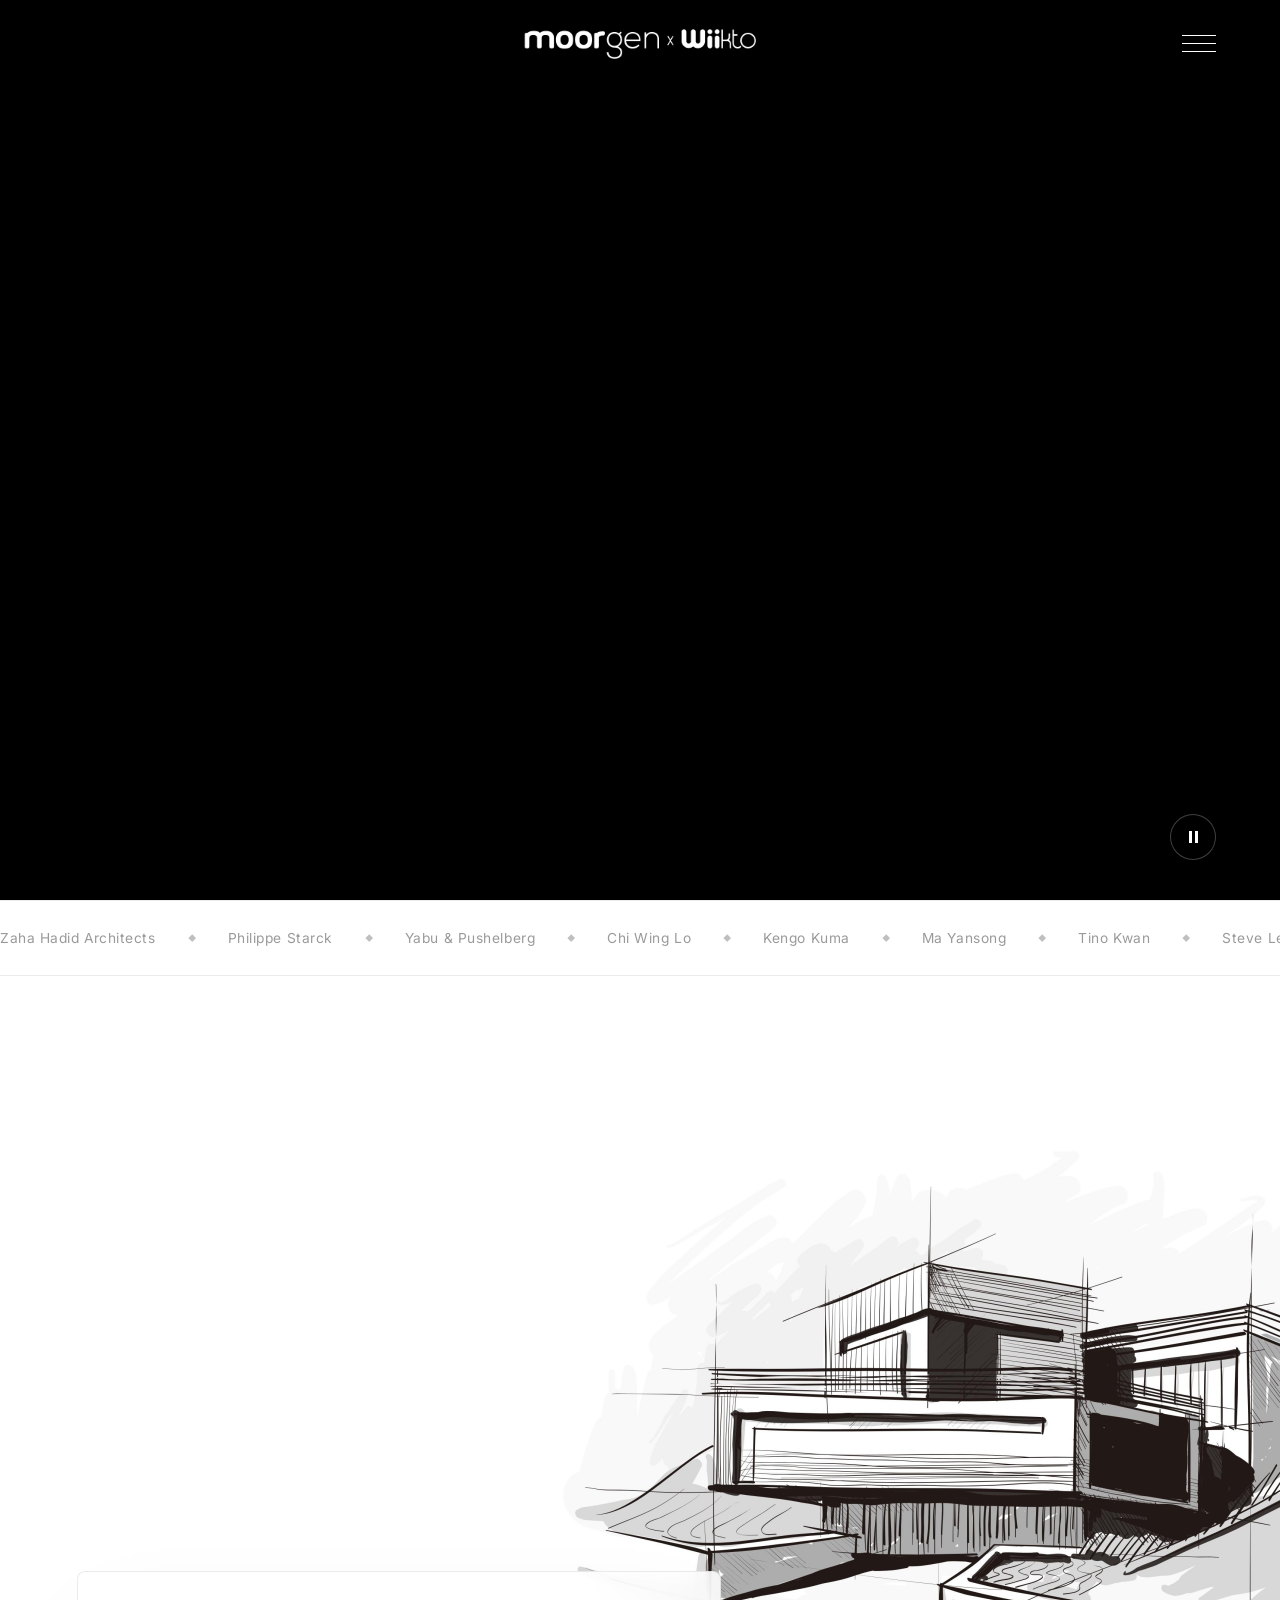
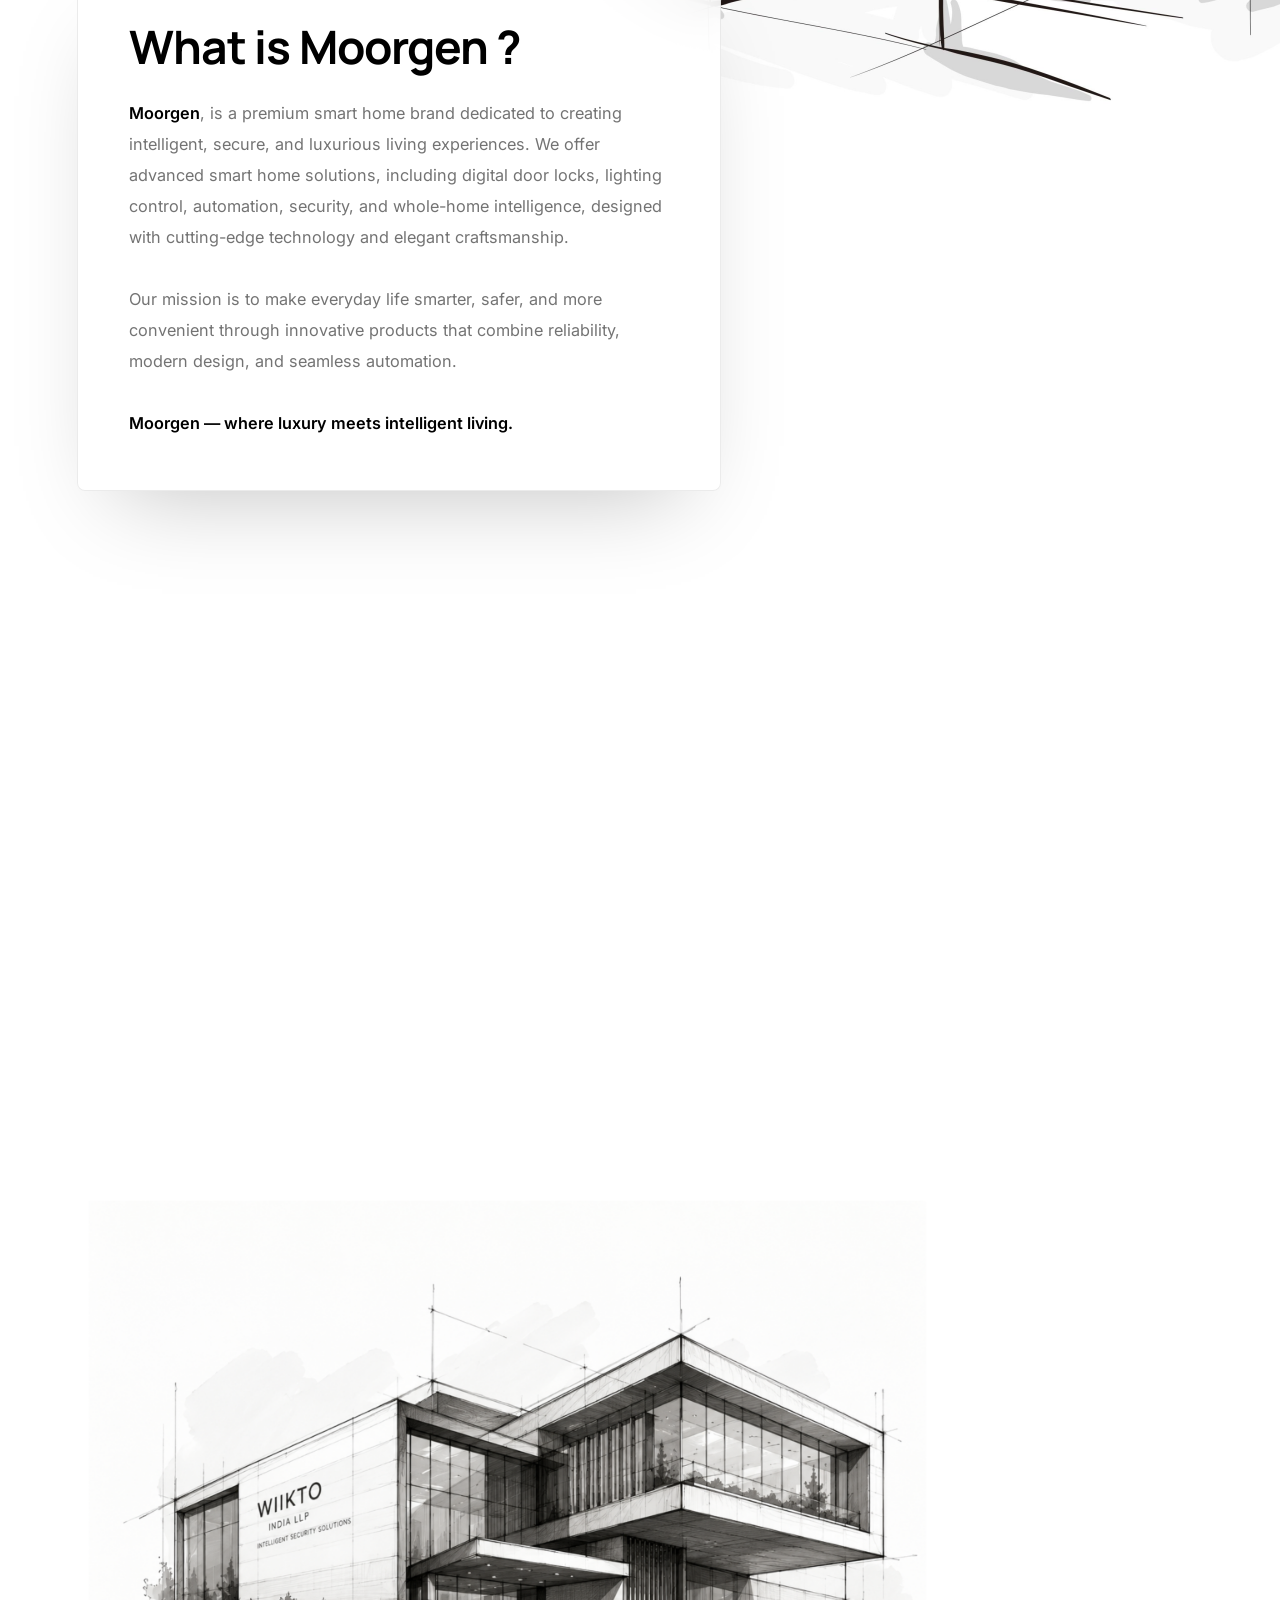
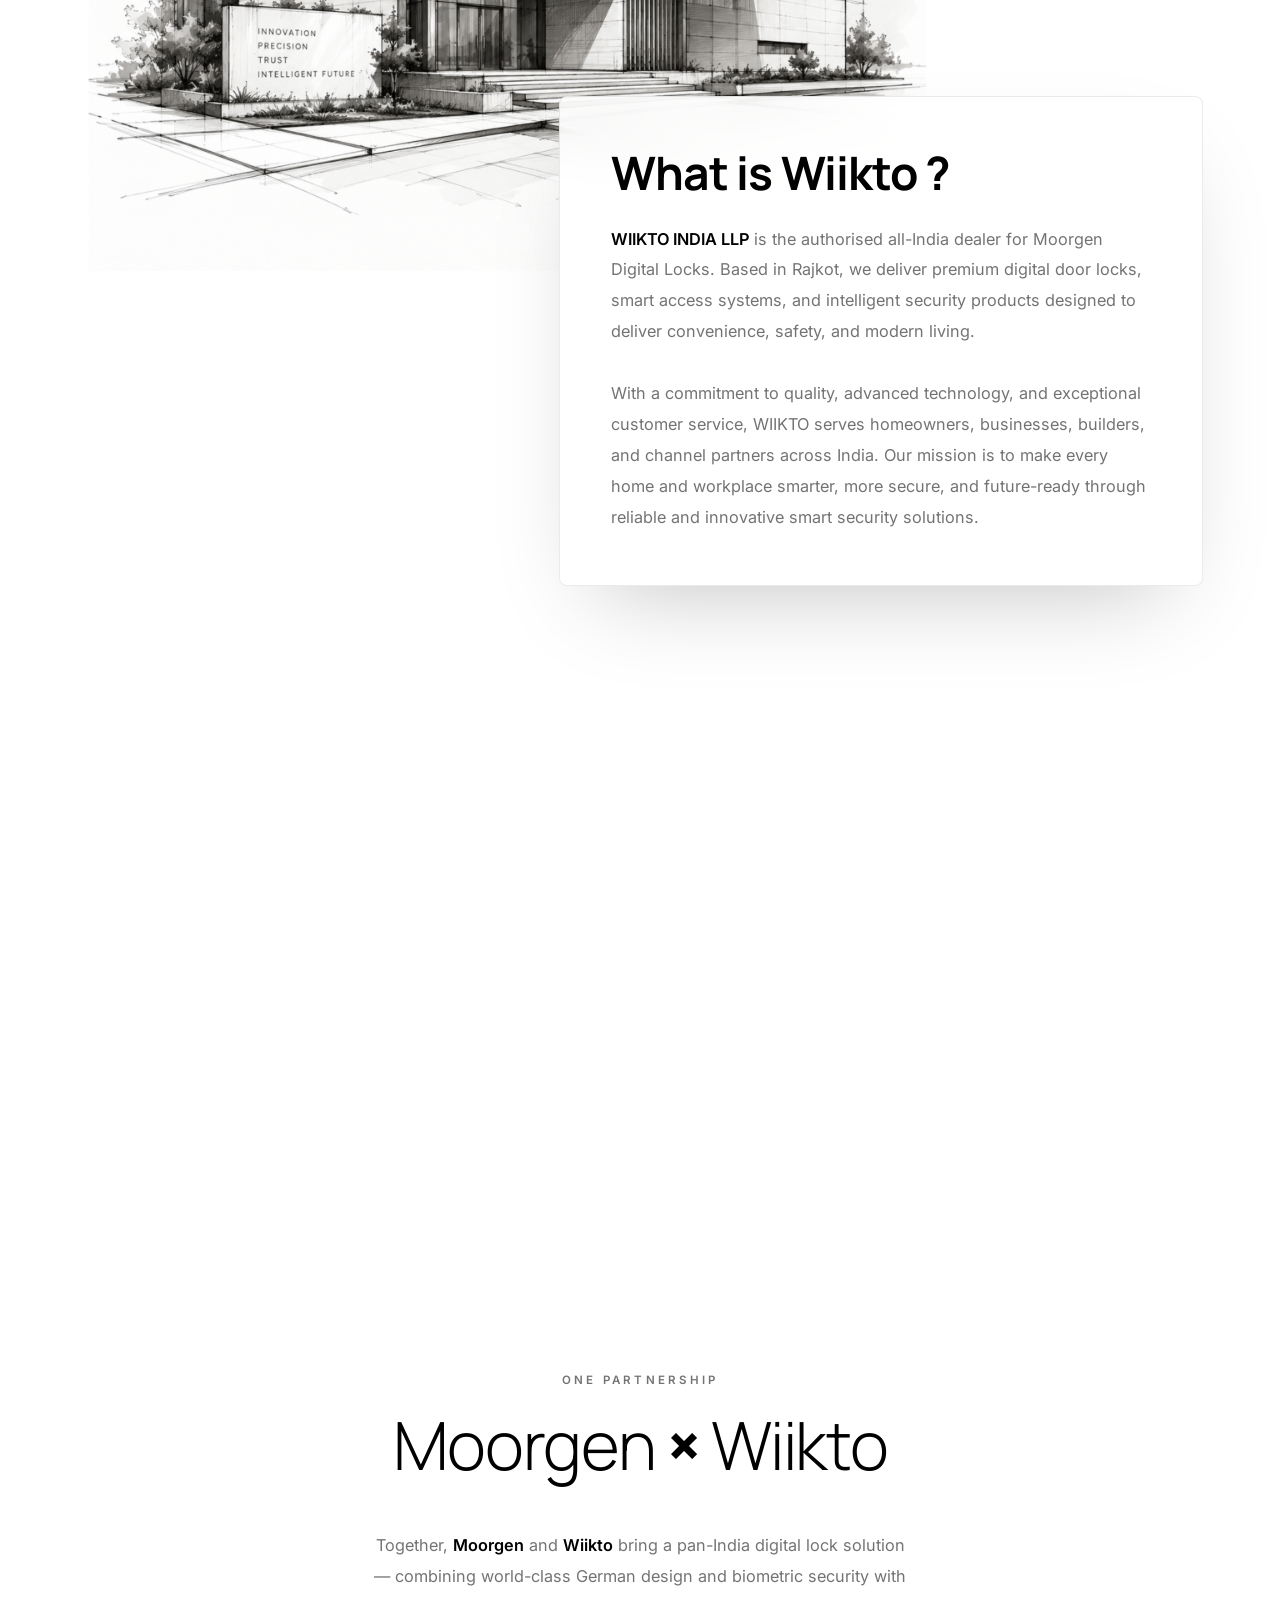
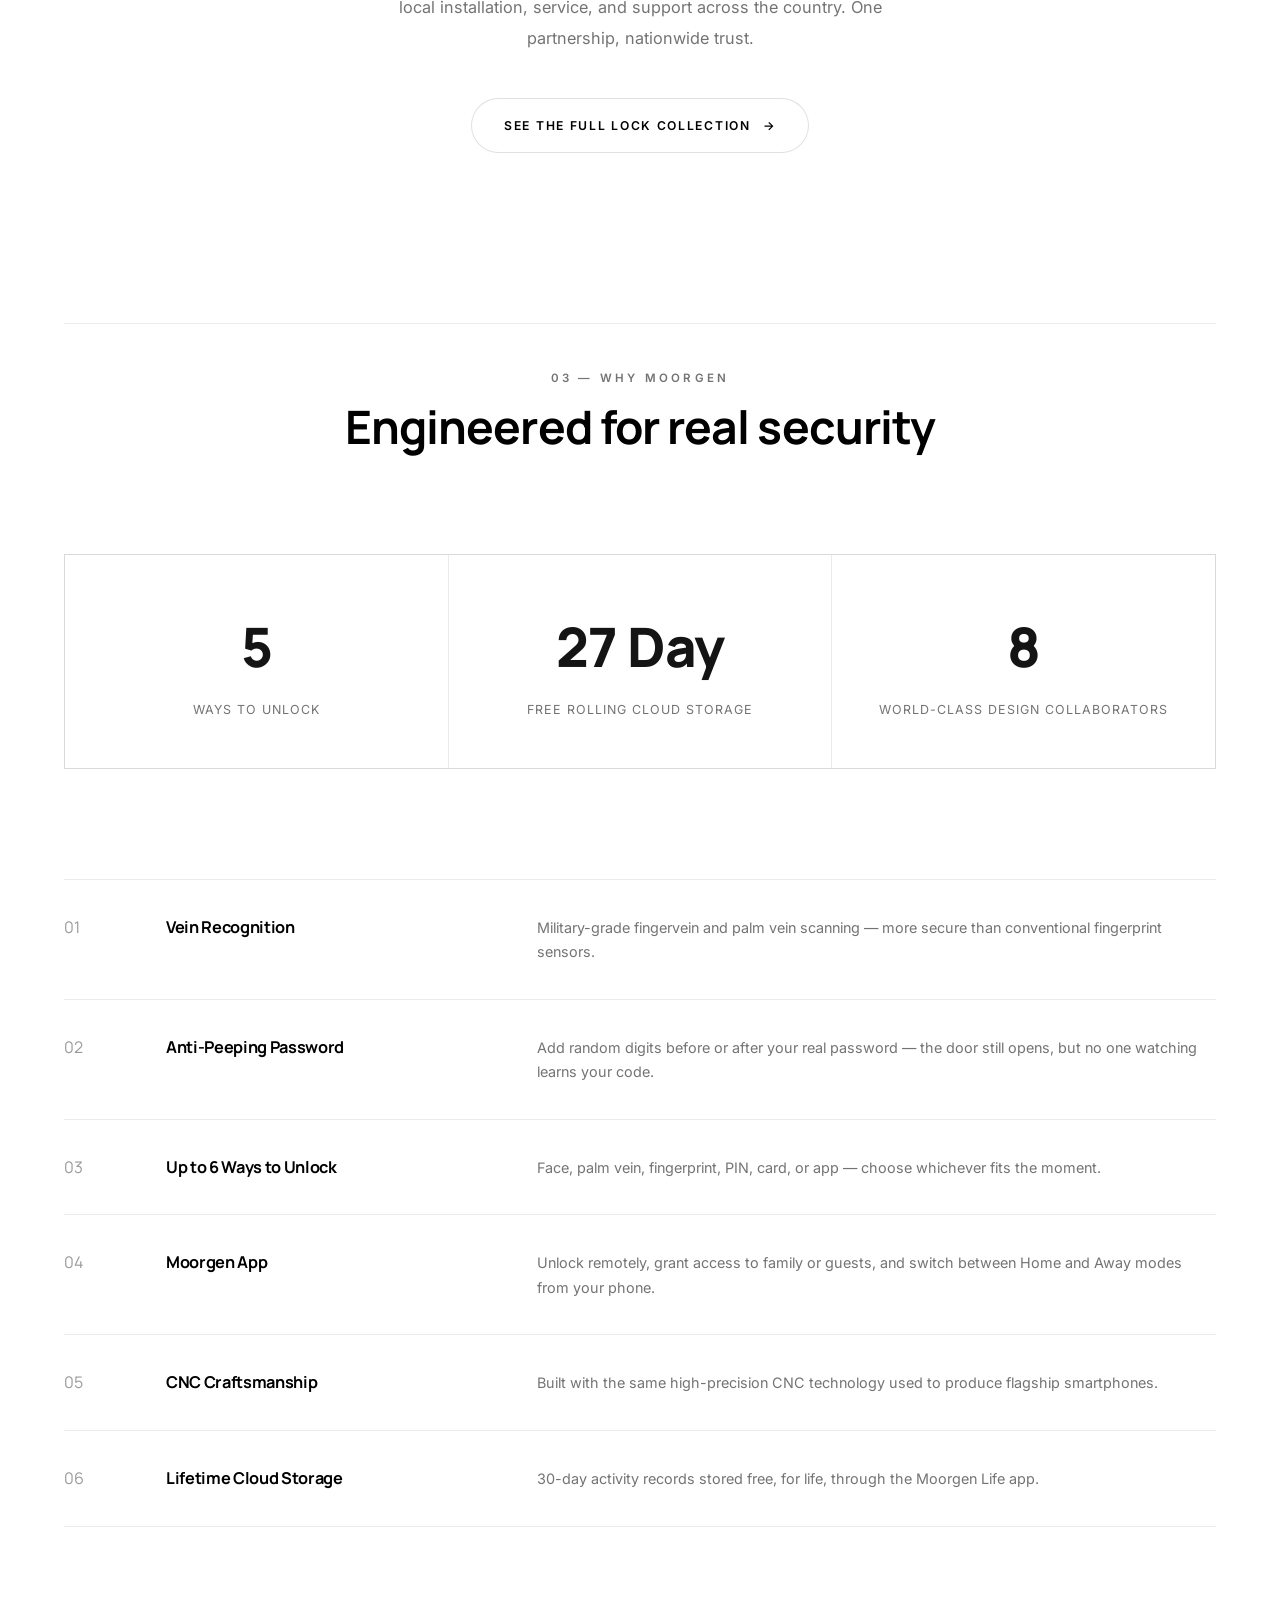
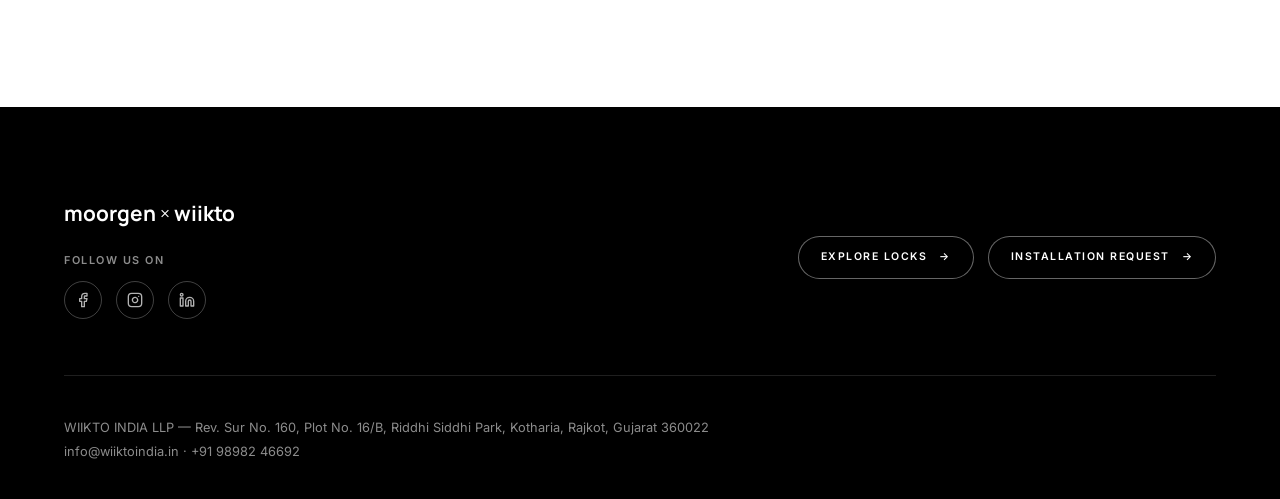
==== commit 8587a8d4: "Update index.html" ====
--- a/index.html
+++ b/index.html
@@ -24,8 +24,8 @@
     </a>
     <nav class="site-nav">
       <a href="products.html">Products</a>
-      <a href="#about">About</a>
-      <a href="contact.html">Contact</a>
+      <a href="#about">About Us</a>
+      <a href="contact.html">Contact Us</a>
     </nav>
     <button class="nav-toggle" aria-label="Toggle menu"><span></span></button>
   </header>
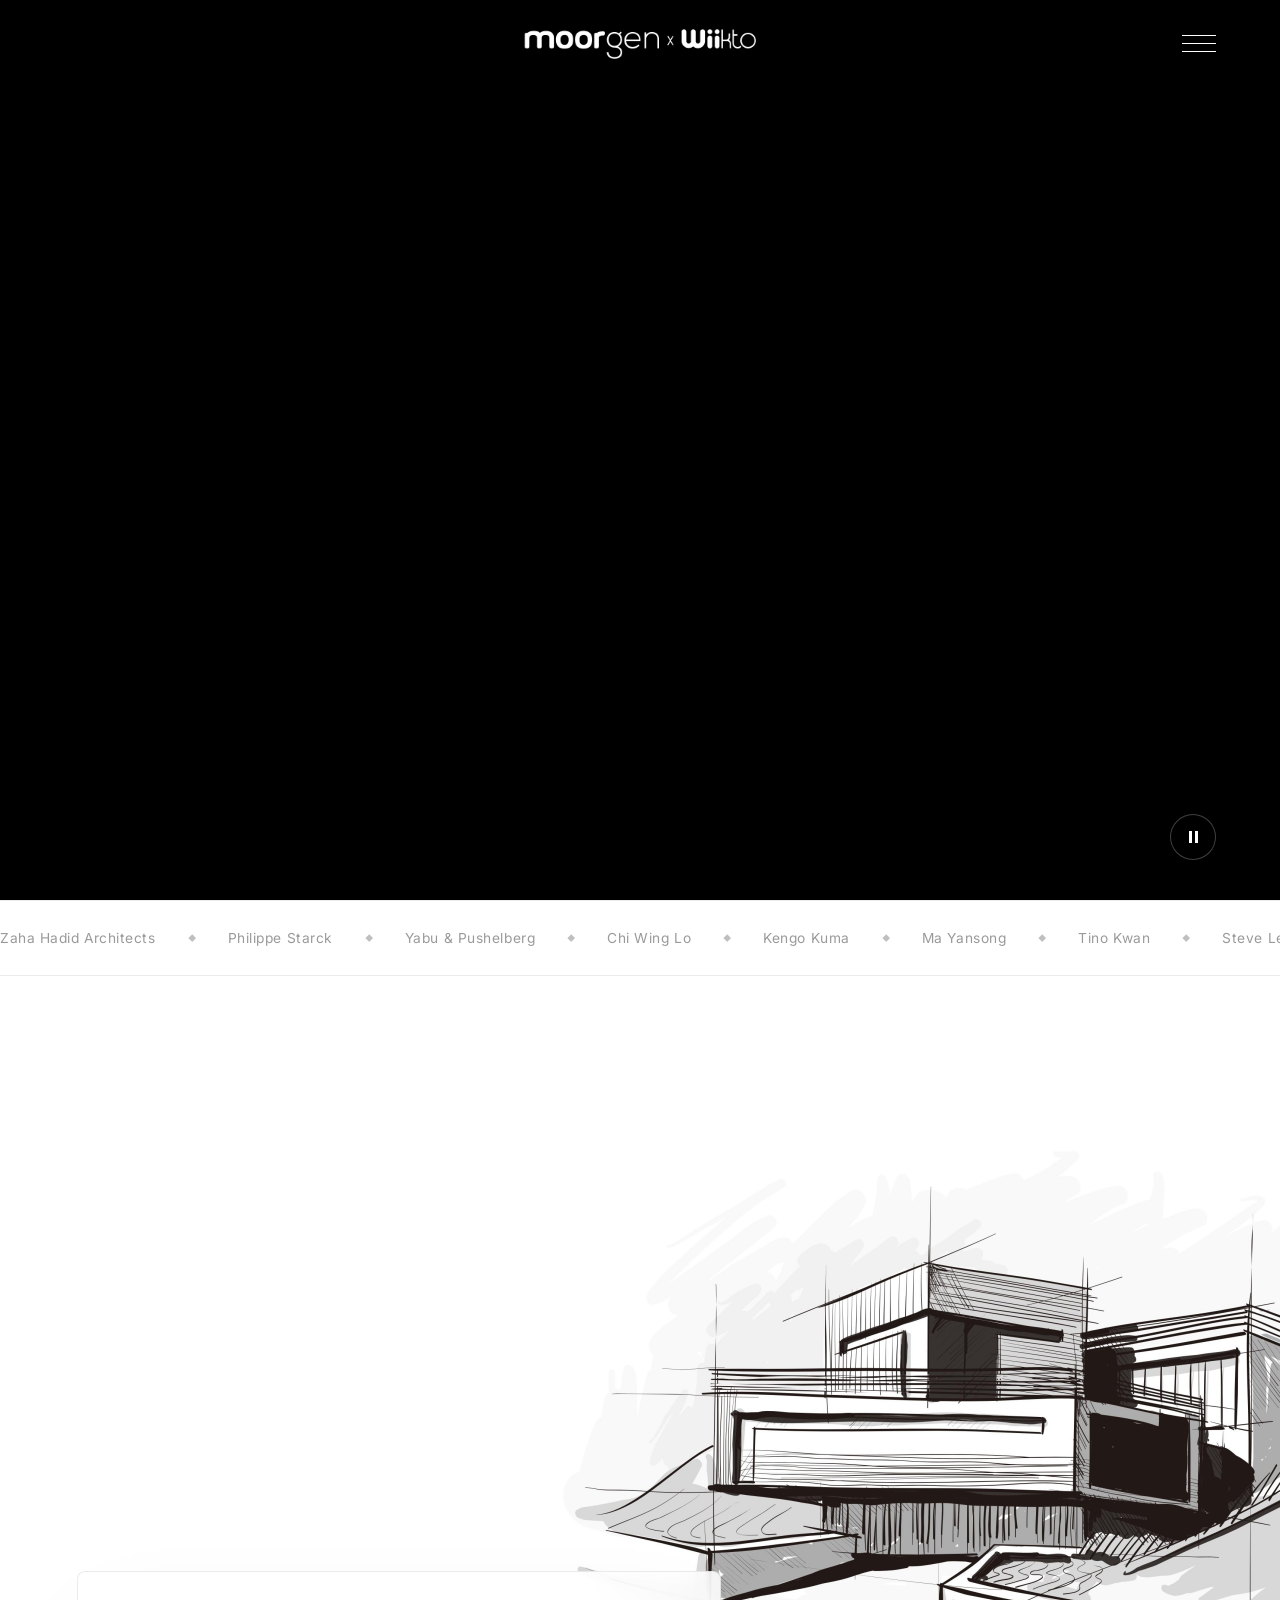
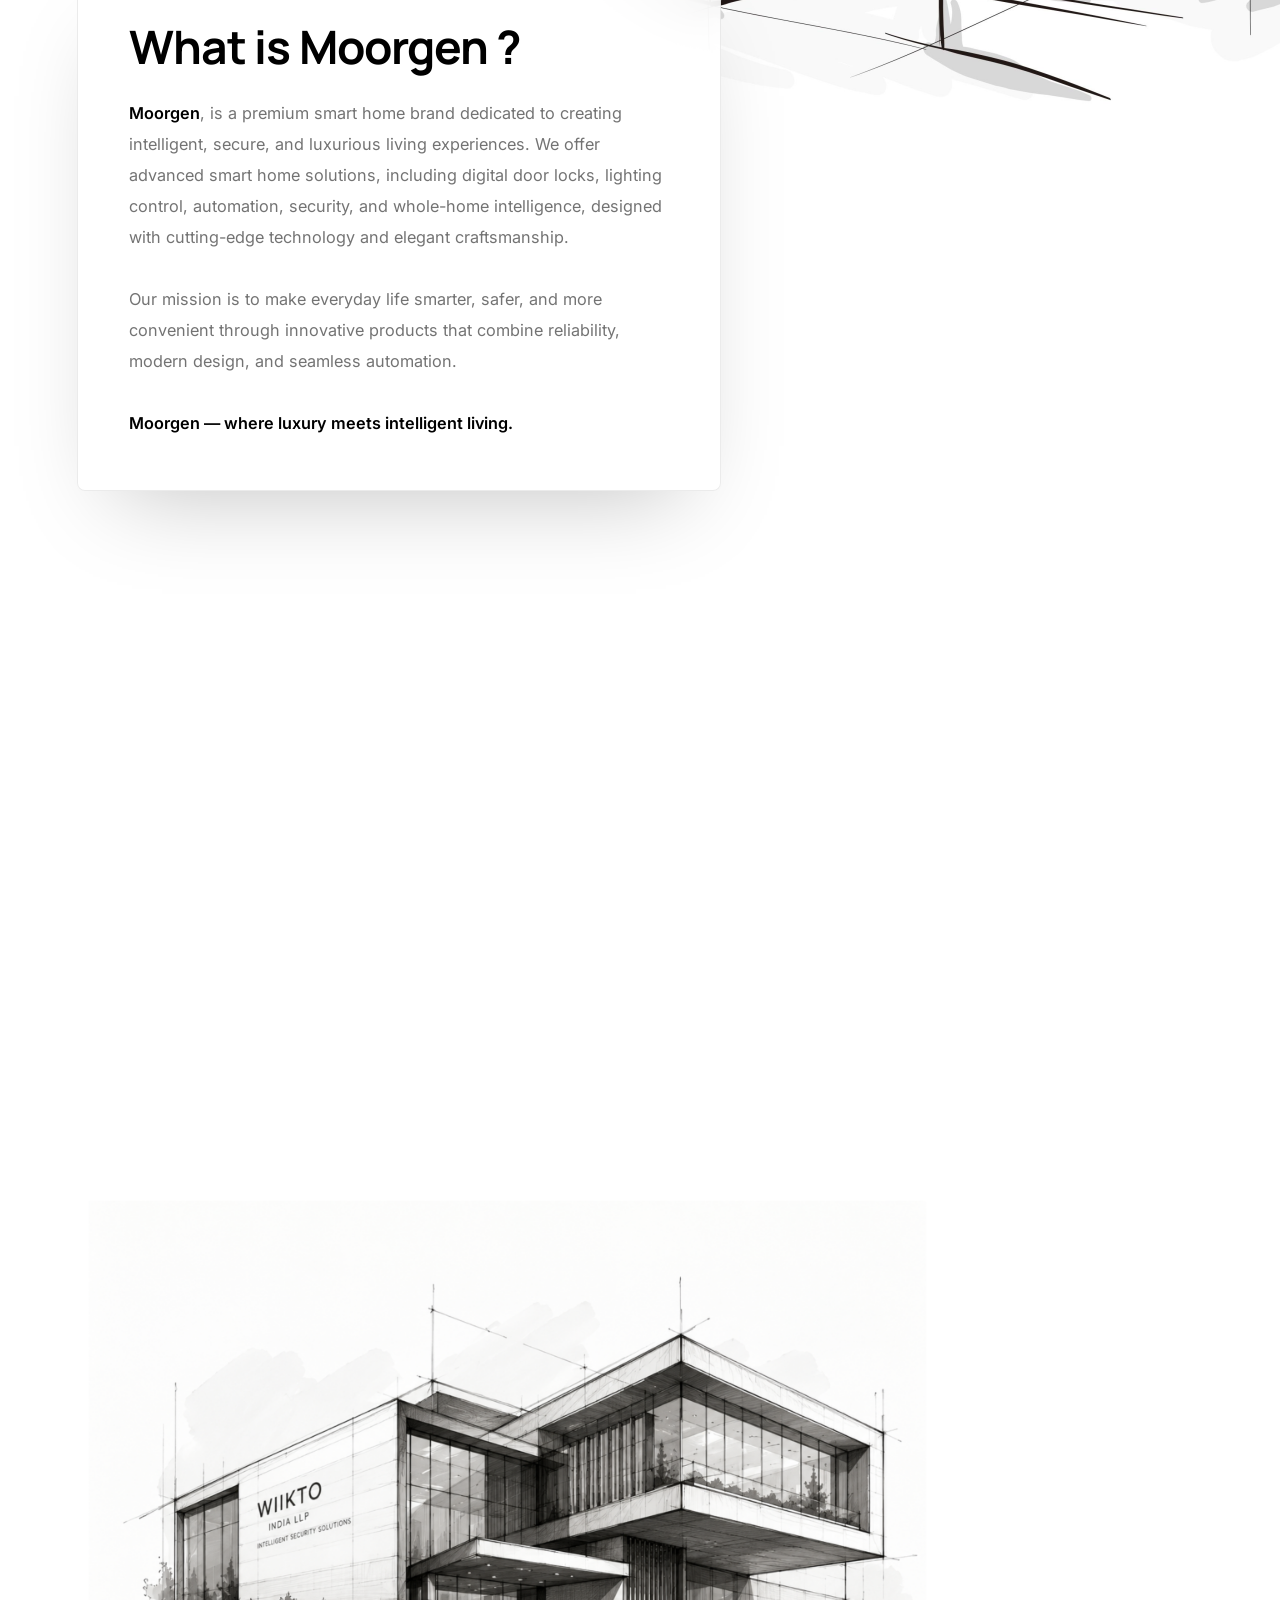
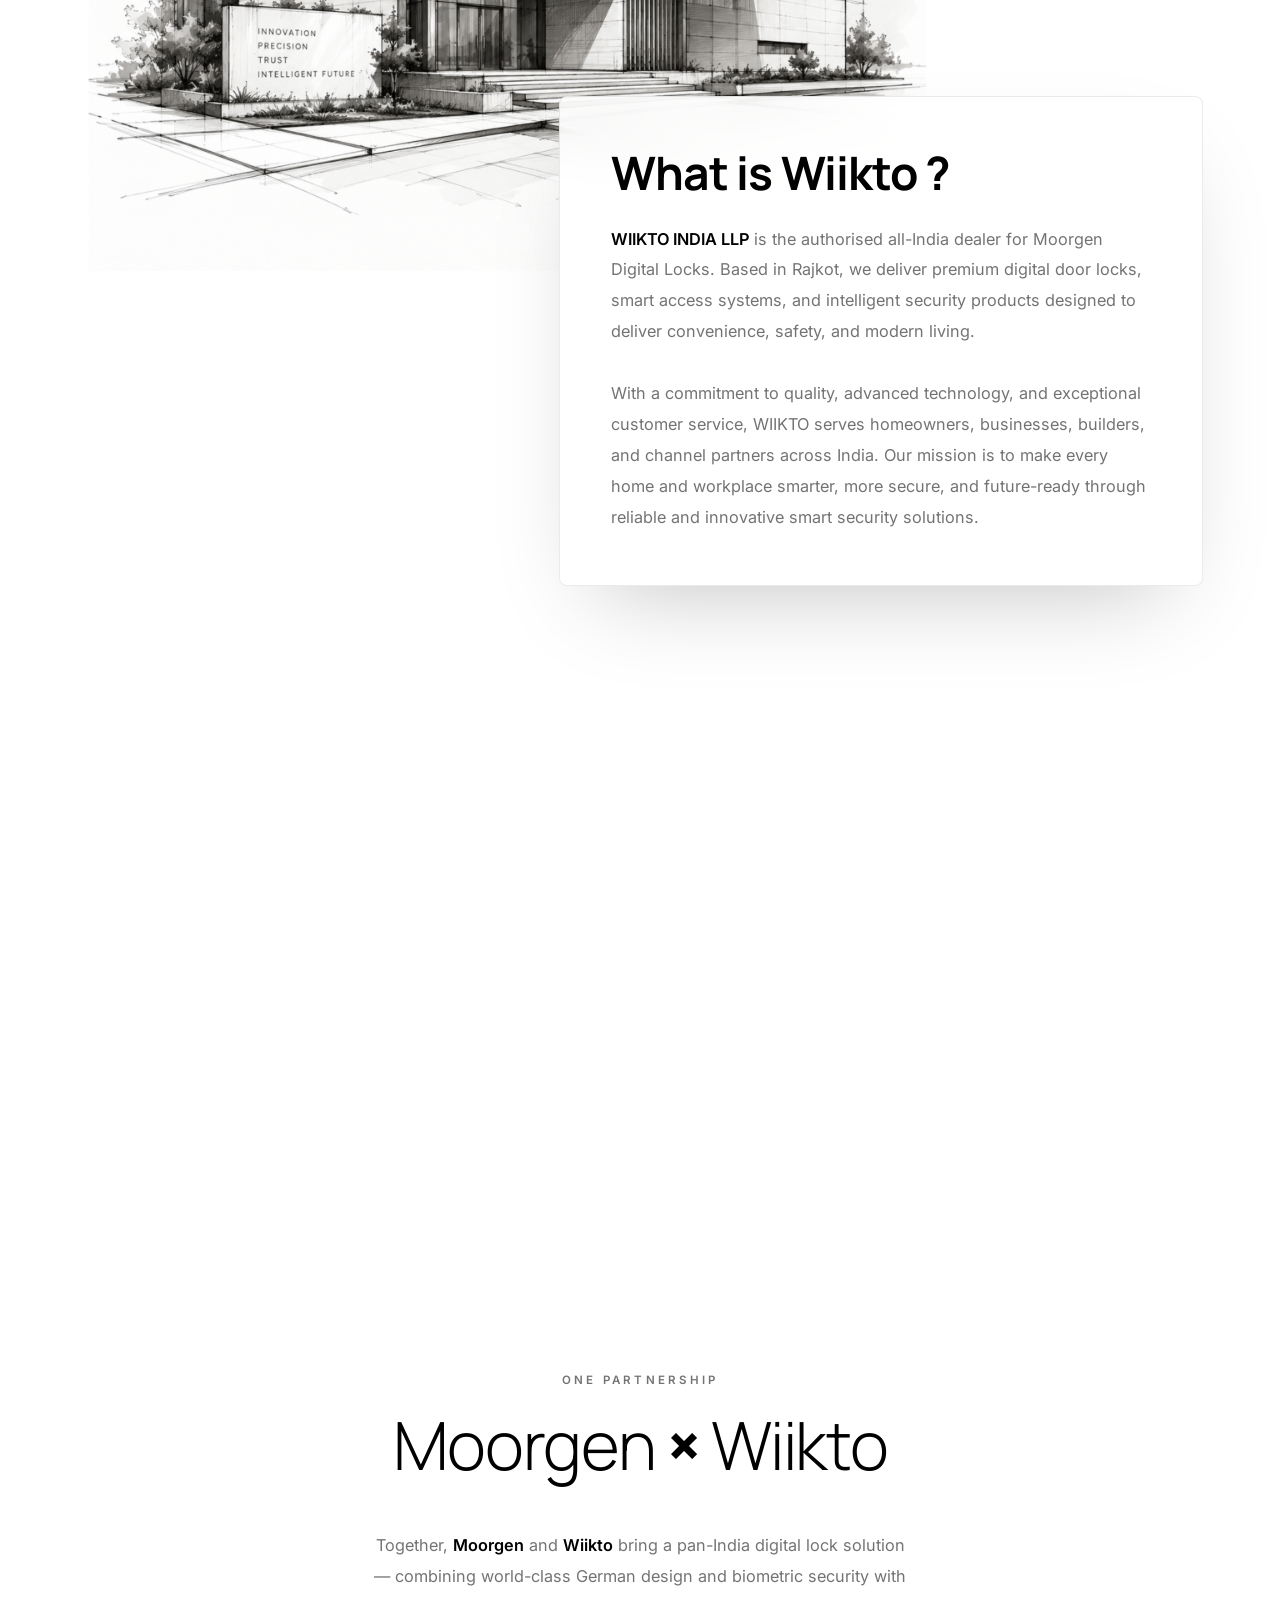
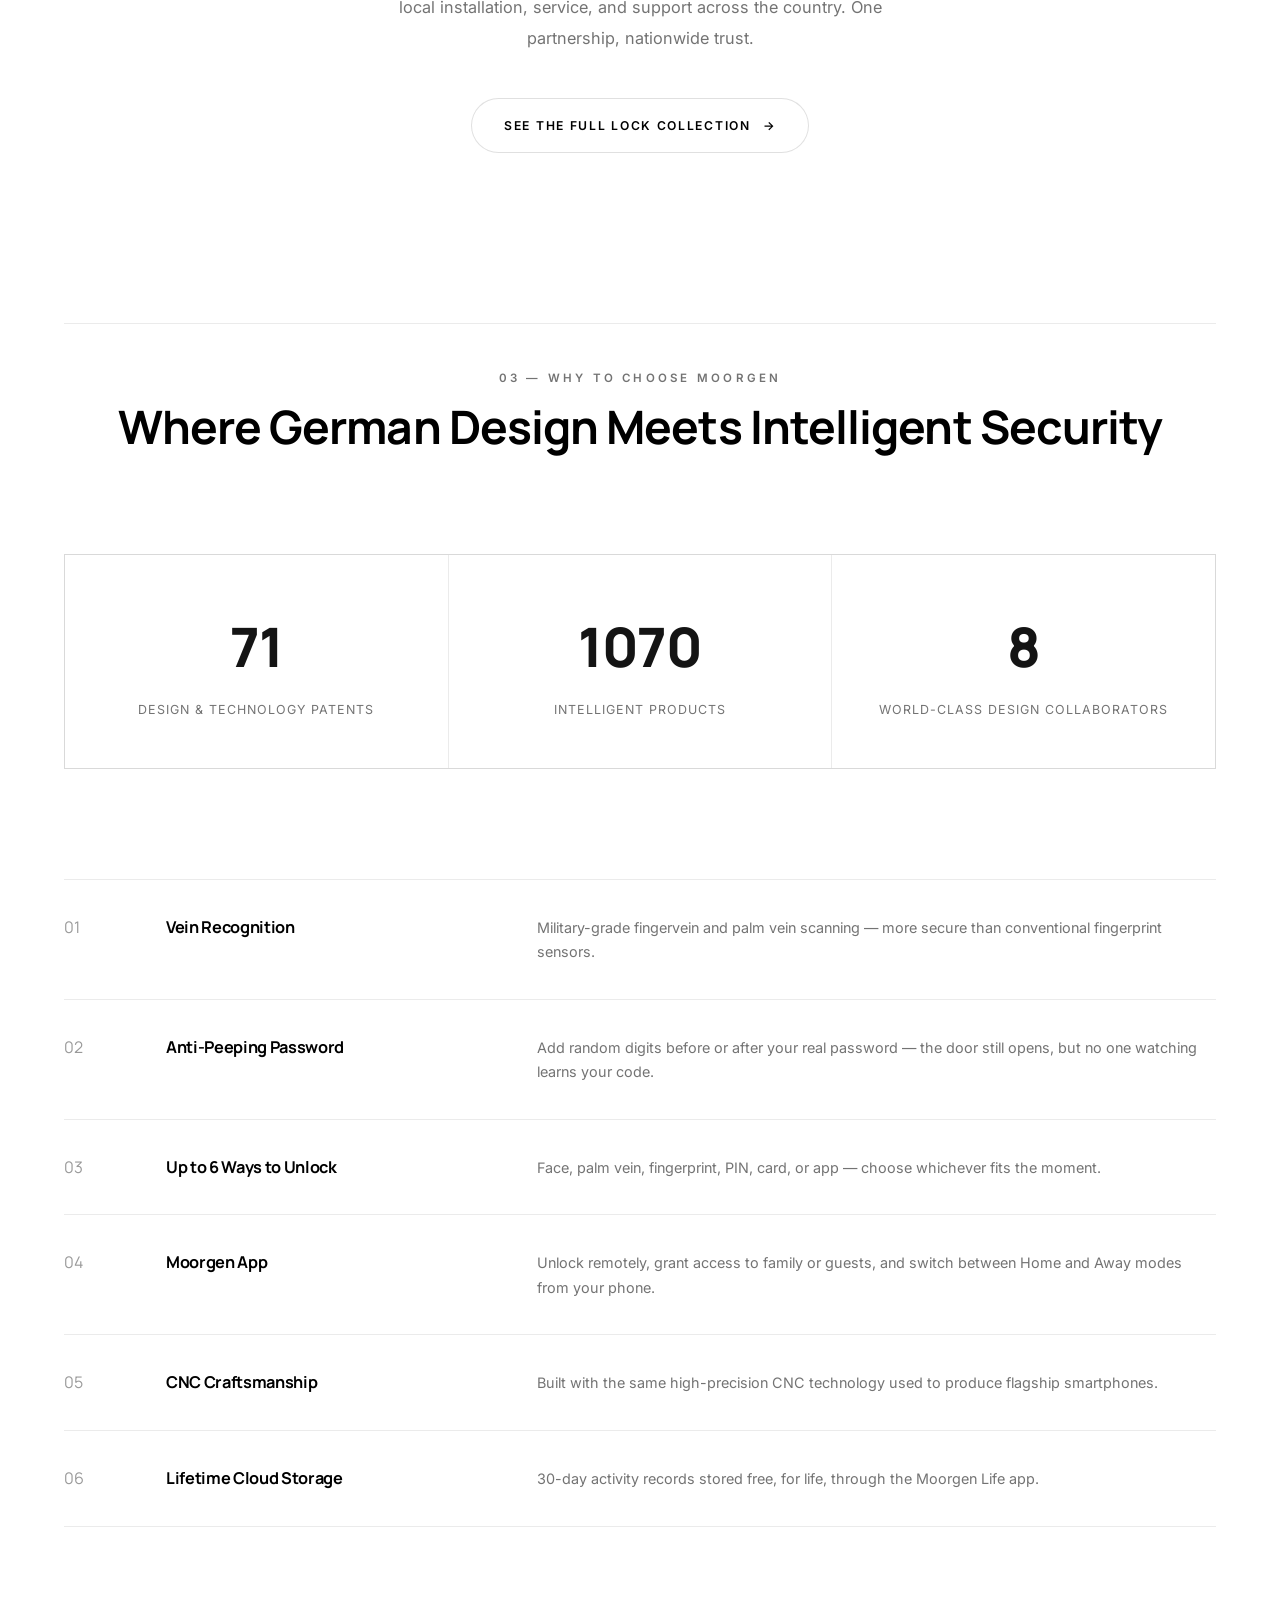
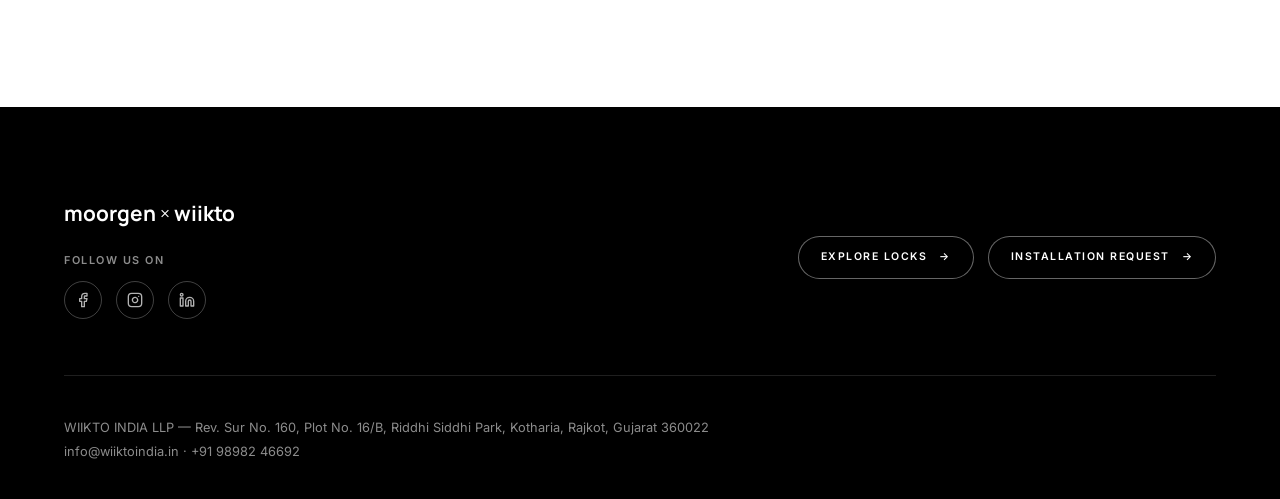
==== commit c4fce228: "Update index.html" ====
--- a/index.html
+++ b/index.html
@@ -32,7 +32,7 @@
 
   <!-- ================= CINEMATIC VIDEO HERO ================= -->
   <section class="hero">
-    <video class="hero-video" id="heroVideo" src="videos/intro video.mp4" poster="images/index page.png" autoplay muted loop playsinline preload="auto" aria-hidden="true"></video>
+    <video class="hero-video" id="heroVideo" src="videos/intro video.mp4" autoplay muted loop playsinline preload="auto" aria-hidden="true"></video>
     <div class="hero-veil"></div>
     <div class="hero-noise"></div>
     <button class="hero-video-toggle" id="heroVideoToggle" aria-label="Pause background video" aria-pressed="false">
@@ -104,21 +104,21 @@
   <div class="container">
     <section class="feature-rows-section">
       <div class="feature-rows-head" data-reveal="up">
-        <p class="eyebrow center">03 — Why Moorgen</p>
-        <h2>Engineered for real security</h2>
+        <p class="eyebrow center">03 — Why to choose Moorgen</p>
+        <h2>Where German Design Meets Intelligent Security</h2>
       </div>
 
       <div class="stat-row" data-reveal-group>
         <div class="stat-cell" data-reveal="up">
-          <div class="stat-num"><span data-counter-to="6">0</span></div>
-          <div class="stat-label">Ways to Unlock</div>
+          <div class="stat-num"><span data-counter-to="80+">0</span></div>
+          <div class="stat-label">Design & Technology Patents</div>
         </div>
         <div class="stat-cell" data-reveal="up">
-          <div class="stat-num"><span data-counter-to="30">0</span> Day</div>
-          <div class="stat-label">Free Rolling Cloud Storage</div>
+          <div class="stat-num"><span data-counter-to="1200+">0</span></div>
+          <div class="stat-label">Intelligent Products</div>
         </div>
         <div class="stat-cell" data-reveal="up">
-          <div class="stat-num"><span data-counter-to="9">0</span></div>
+          <div class="stat-num"><span data-counter-to="9+">0</span></div>
           <div class="stat-label">World-Class Design Collaborators</div>
         </div>
       </div>
@@ -157,7 +157,7 @@
       </div>
     </section>
   </div>
-
+ 
   <!-- ================= FOOTER ================= -->
   <footer id="contact" class="site-footer">
     <div class="container">
--- a/style.css
+++ b/style.css
@@ -303,6 +303,18 @@
   opacity: 1; transform: translate(0,0) scale(1); filter: blur(0);
 }
 
+@media (max-width: 900px) {
+  /* [data-reveal="left"/"right"] sit at translateX(±64px) before their
+     entrance animation fires. Any section not yet scrolled into view
+     still carries that offset, and on mobile that reads as real
+     horizontal overflow — enough that some mobile browsers inflate the
+     whole layout viewport to fit it, which pushes the off-canvas nav
+     into view and can break the hamburger toggle. Desktop is unaffected
+     (this query only applies at tablet width and below); mobile just
+     gets the same vertical-fade motion as [data-reveal="up"] instead. */
+  [data-reveal="left"], [data-reveal="right"] { transform: translateY(40px); }
+}
+
 /* stagger children automatically when parent has [data-reveal-group] */
 [data-reveal-group] > * { transition-delay: calc(var(--stagger-i, 0) * 90ms); }
 
@@ -429,6 +441,17 @@
 
 @media (max-width: 640px) {
   .hero-video-toggle { bottom: 92px; }
+  /* The vignette's dark top/bottom bands are sized by percentage, so on
+     a much taller portrait screen they cover far more absolute pixel
+     height than on a wide desktop viewport — the video reads as mostly
+     black with only a thin lit strip in the middle. Lighten and
+     compress the bands so more of the video is actually visible;
+     desktop is untouched. */
+  .hero-veil {
+    background:
+      linear-gradient(180deg, rgba(0,0,0,0.55) 0%, rgba(0,0,0,0.14) 18%, rgba(0,0,0,0.18) 70%, rgba(0,0,0,0.68) 100%),
+      radial-gradient(ellipse at center, transparent 55%, rgba(0,0,0,0.35) 100%);
+  }
 }
 @media (prefers-reduced-motion: reduce) {
   .hero-video { animation: none; }
@@ -572,6 +595,14 @@
   .story-pin-media { position: relative; height: 56vh; }
   .story-pin-text { position: relative; min-height: 0; display: block; padding: 48px 24px; pointer-events: auto; }
   .story-pin-card { max-width: 100%; background: var(--white); backdrop-filter: none; box-shadow: none; border: none; padding: 0; }
+  /* Both source photos are very wide (~1.75:1) with the actual subject
+     off-center — "about moorgen.png" sits at roughly 55-95% of the frame
+     width, "about wiikto.png" at roughly 3-30%. object-position:center
+     (moorgen's default) crops a window that mostly misses the subject on
+     a narrow mobile box; nudge each crop toward where its subject
+     actually is. Desktop keeps the original center/left values. */
+  #about .story-pin-media img { object-position: 80% center; }
+  .story-pin.reverse .story-pin-media img { object-position: 12% center; }
 }
 @media (prefers-reduced-motion: reduce) {
   .story-pin-media { position: relative; height: 70vh; }
@@ -950,6 +981,13 @@
      horizontally. Cap by width instead so nothing can exceed the column. */
   .capsule-media { max-width: 100%; }
   .capsule-media img { width: auto; height: auto; max-width: 100%; max-height: 420px; }
+  /* Center the text column once it stacks below the image on mobile —
+     left-aligned reads fine next to an image in the two-column desktop
+     layout, but looks lopsided sitting full-width under a centered
+     image on a phone. Applies across every product page that uses
+     .capsule-body; desktop (above 900px) is untouched. */
+  .capsule-body { text-align: center; }
+  .capsule-body p { margin-left: auto; margin-right: auto; }
 }
 
 /* -- centered showcase (colours / single hero image) -- */
